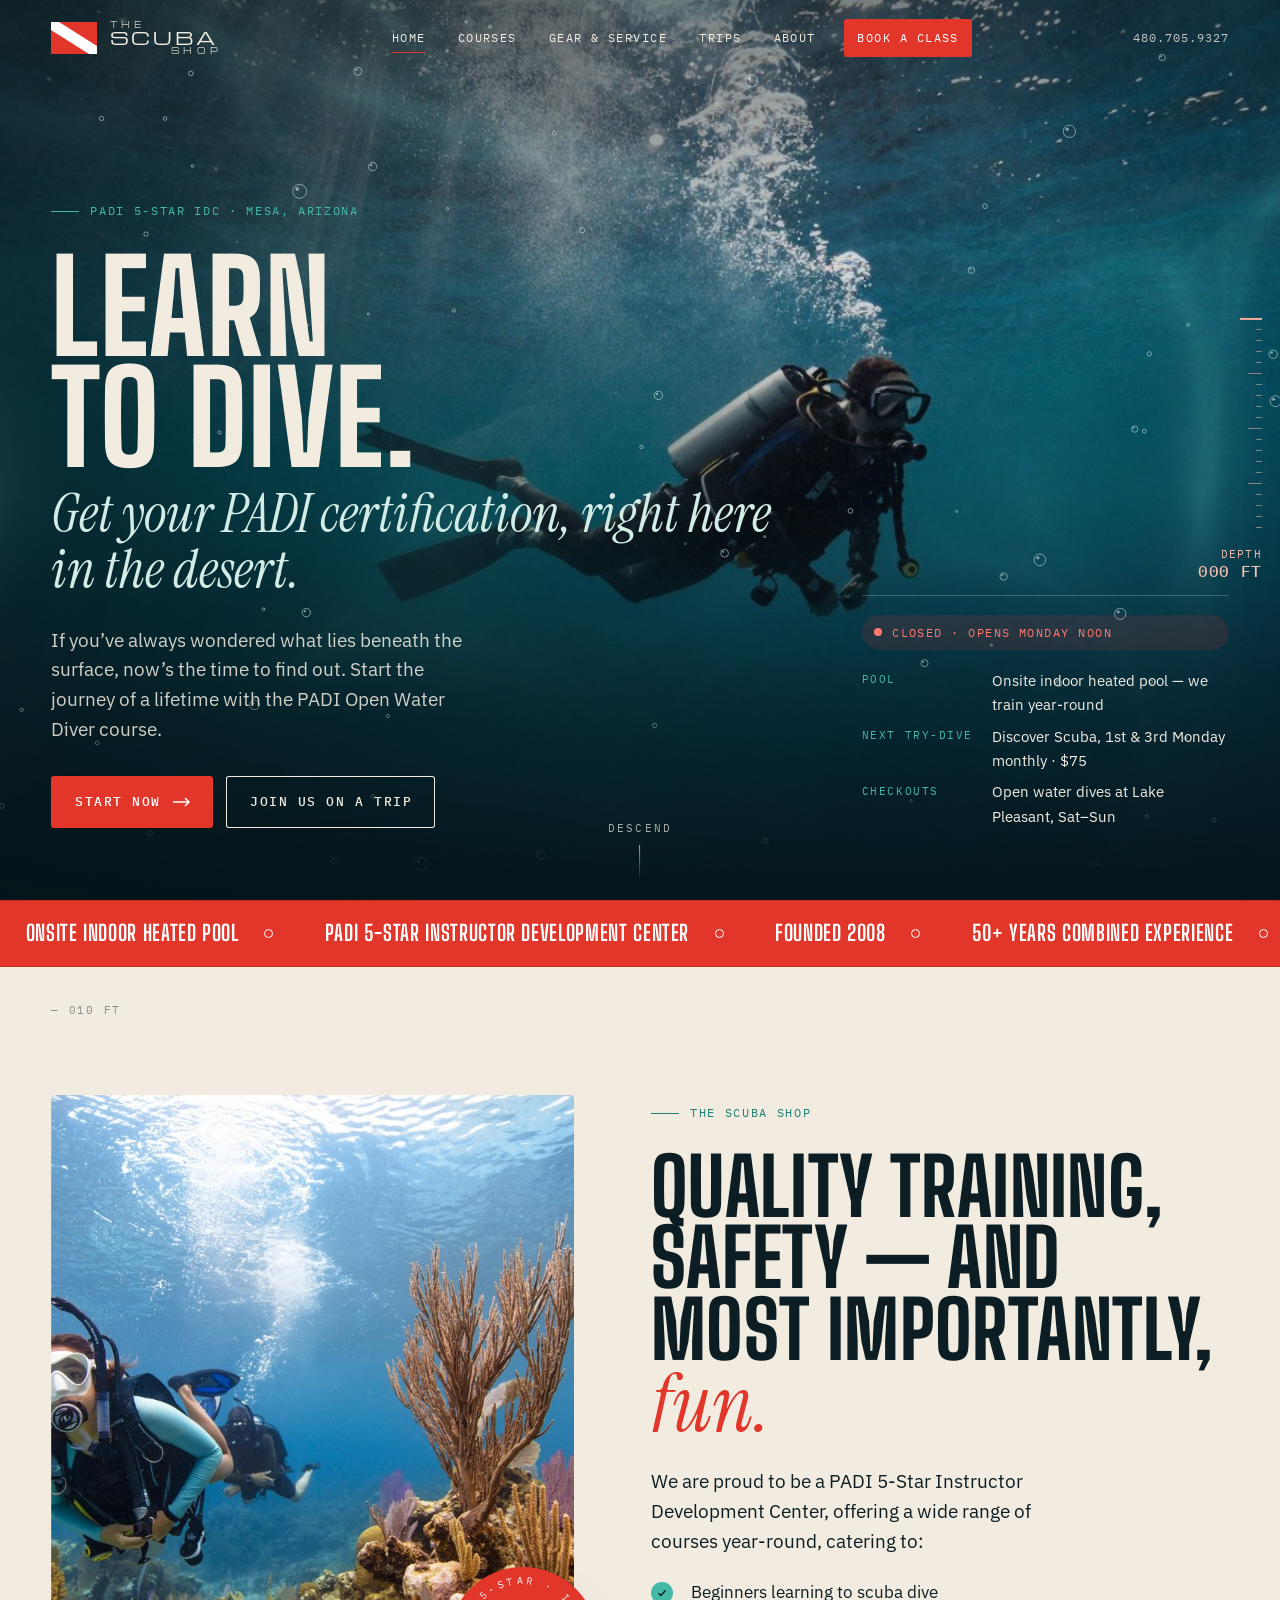
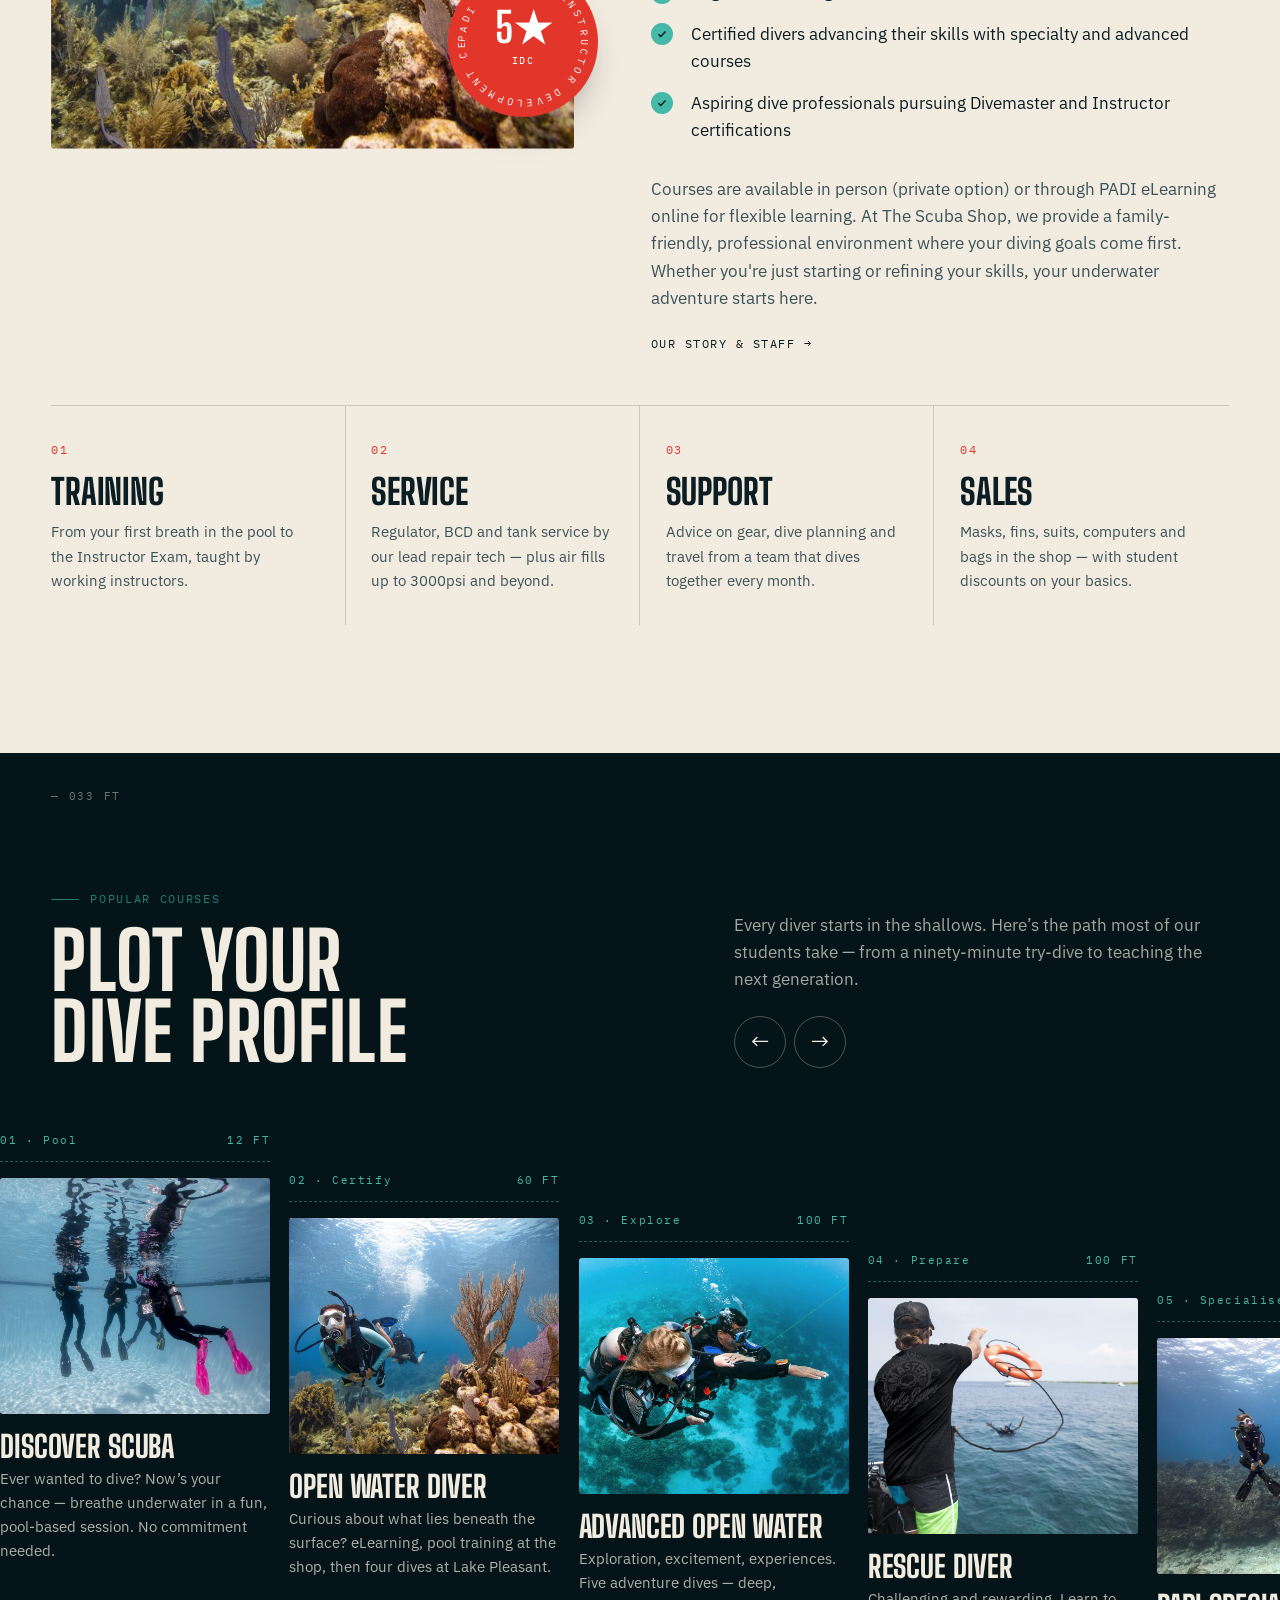
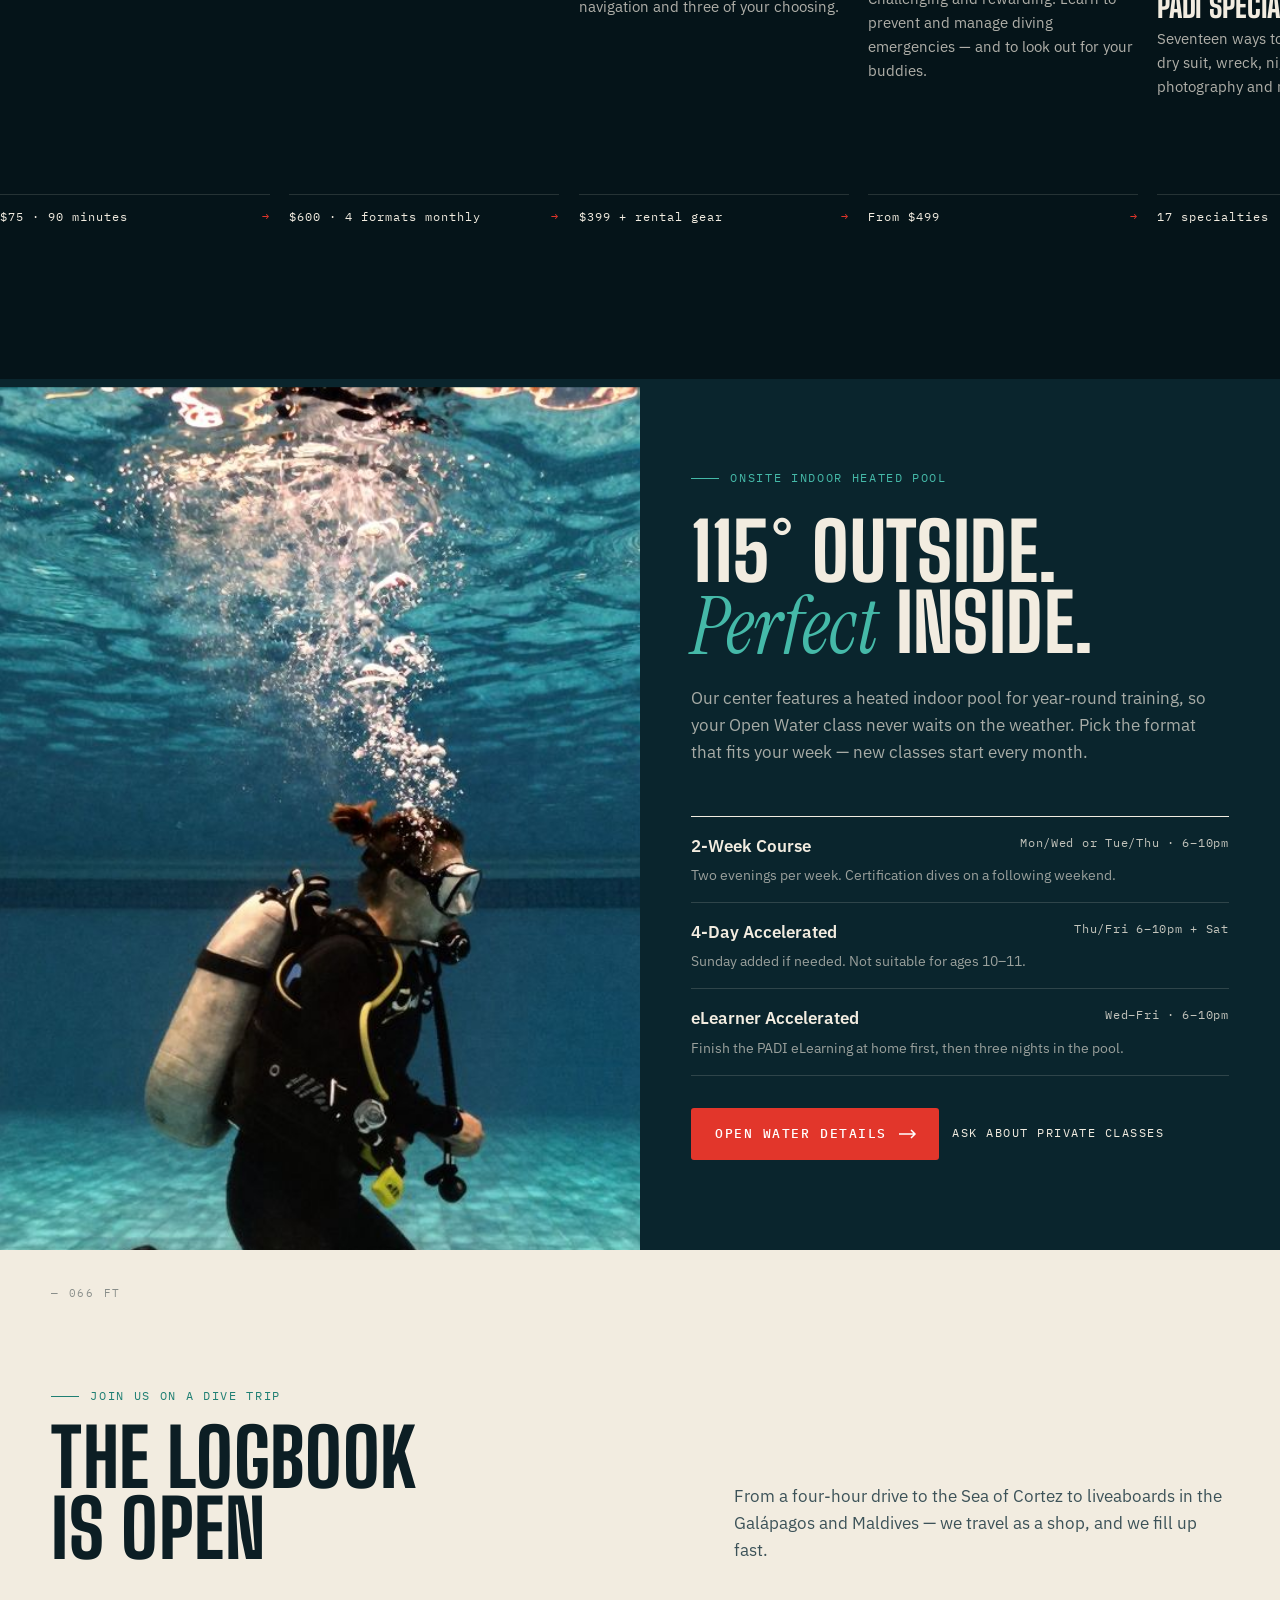
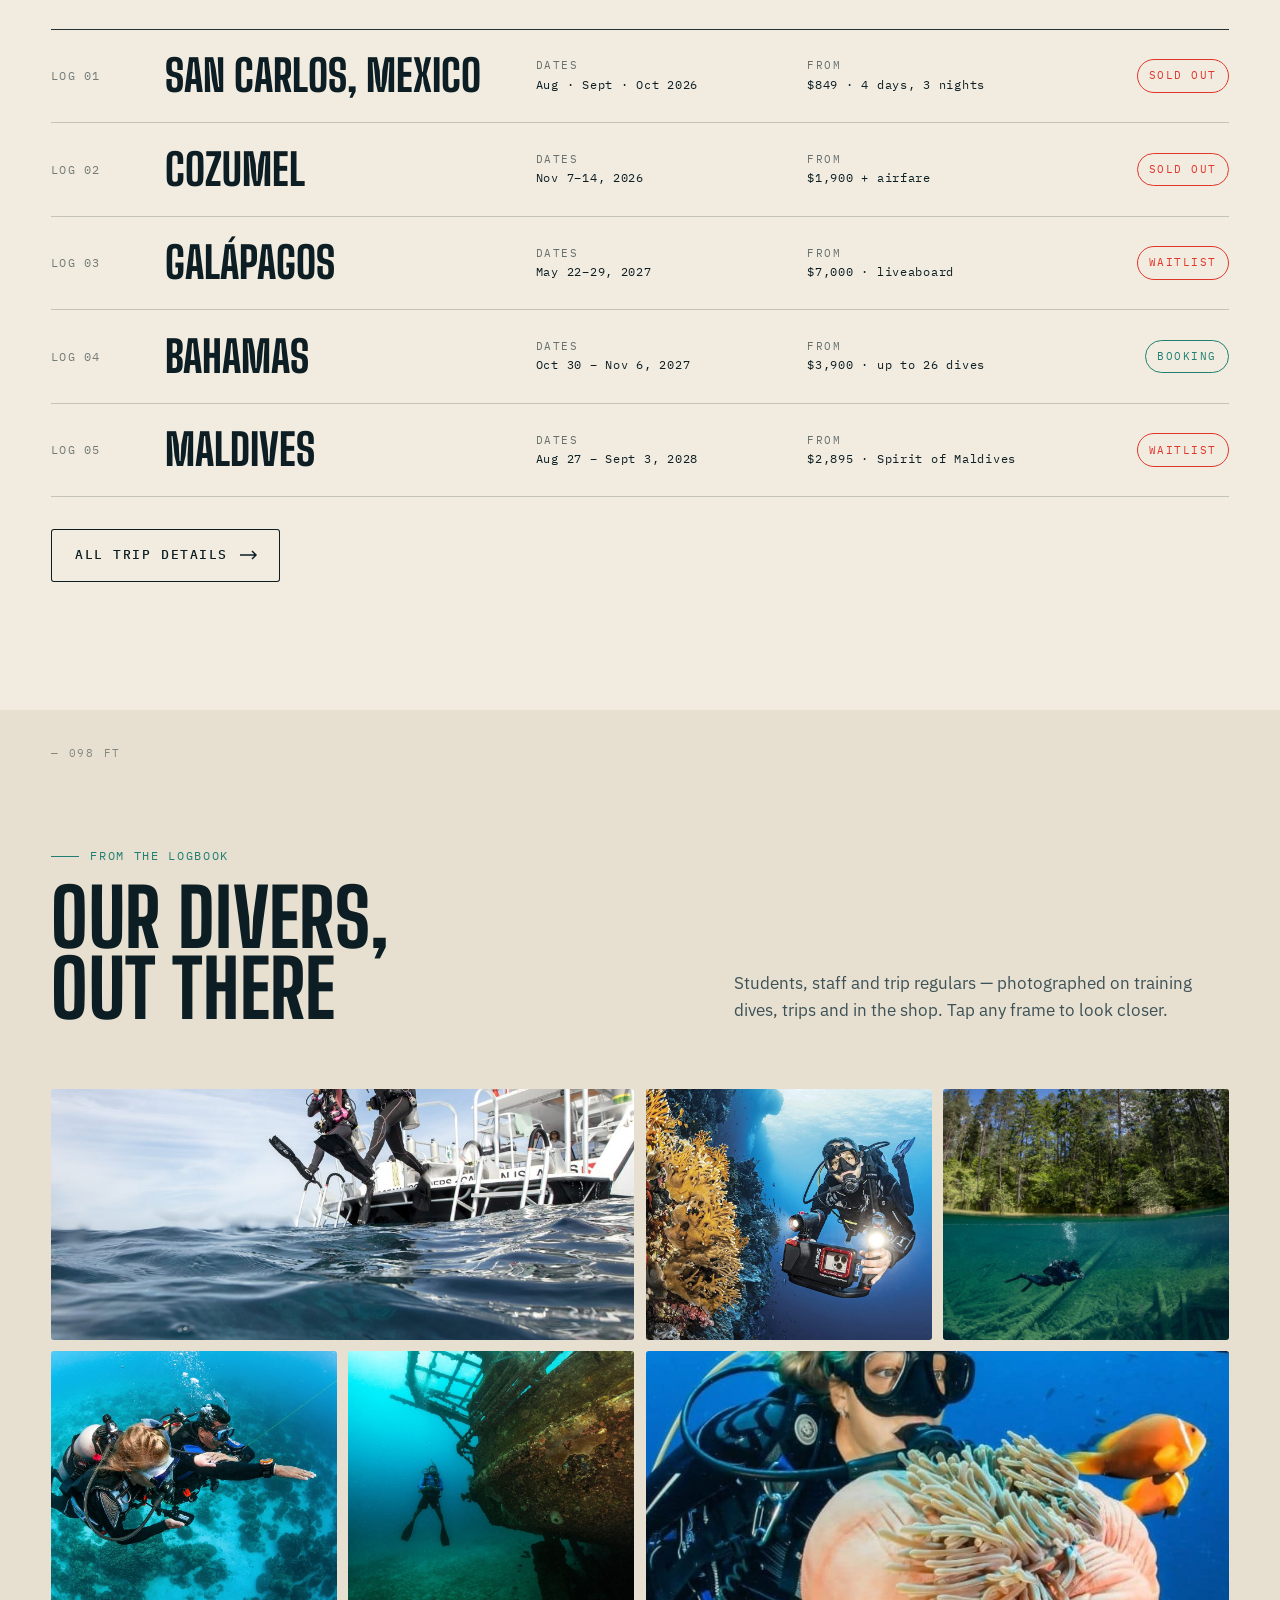
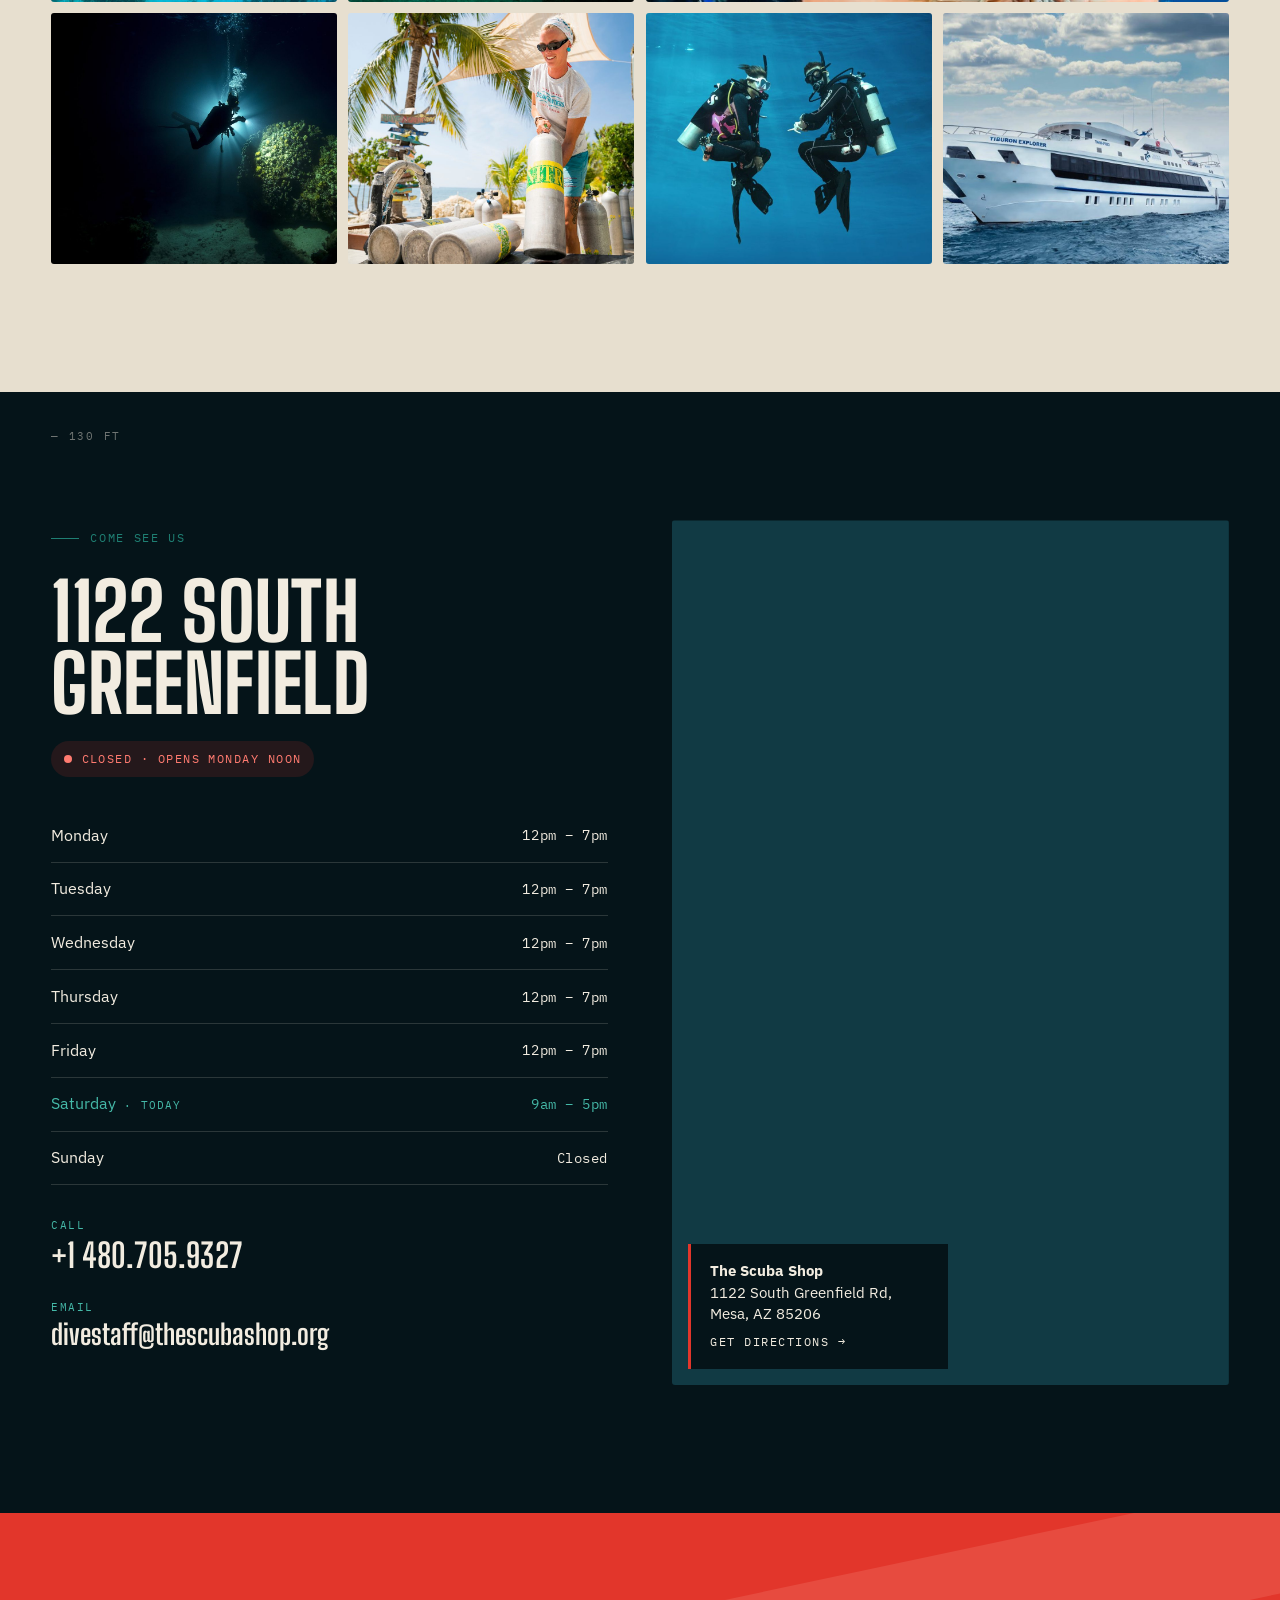
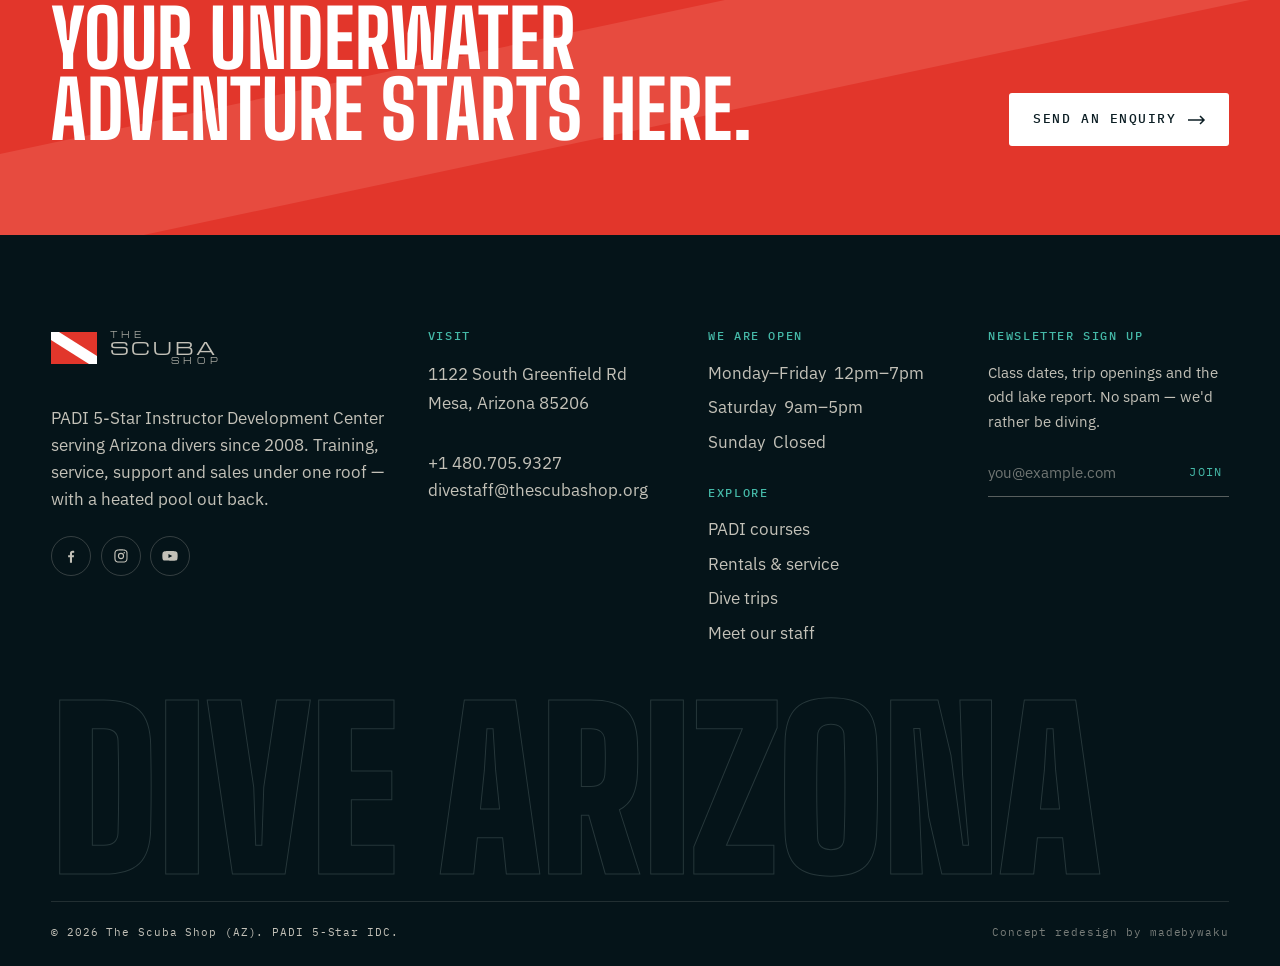
==== index.html @ 65f06e1a "Concept redesign of The Scuba Shop website Static multi-page site (home, courses, gear & service, tr" ====
<!doctype html>
<html lang="en">
<head>
<meta charset="utf-8">
<meta name="viewport" content="width=device-width, initial-scale=1">
<title>The Scuba Shop — PADI 5-Star IDC in Mesa, Arizona</title>
<meta name="description" content="Learn to dive in Mesa, Arizona. PADI 5-Star Instructor Development Center with an onsite heated pool, gear rental and service, and group dive trips since 2008.">
<meta name="theme-color" content="#051419">
<meta property="og:title" content="The Scuba Shop — PADI 5-Star IDC in Mesa, Arizona">
<meta property="og:description" content="Learn to dive in Mesa, Arizona. PADI 5-Star Instructor Development Center with an onsite heated pool, gear rental and service, and group dive trips since 2008.">
<meta property="og:image" content="images/hero.jpg">
<link rel="icon" href="images/favicon.svg" type="image/svg+xml">
<link rel="preconnect" href="https://fonts.googleapis.com">
<link rel="preconnect" href="https://fonts.gstatic.com" crossorigin>
<link href="https://fonts.googleapis.com/css2?family=Big+Shoulders+Display:wght@700;800;900&family=IBM+Plex+Mono:wght@400;500&family=IBM+Plex+Sans:ital,wght@0,400;0,500;0,600;1,400&family=Instrument+Serif:ital@0;1&family=Michroma&display=swap" rel="stylesheet">
<link rel="stylesheet" href="css/site.css">
<script>document.documentElement.classList.add("js")</script>
</head>
<body>
<a class="skip" href="#main">Skip to content</a>
<header class="site-header">
  <div class="wrap">
    <a class="brand" href="index.html" aria-label="The Scuba Shop — home">
      <svg class="flag" viewBox="0 0 46 32" aria-hidden="true"><rect width="46" height="32" fill="#e2362b"/><path d="M0 0h8l38 24v8h-8L0 8z" fill="#fff"/></svg>
      <span class="brand-word" aria-hidden="true"><small>The</small><b>Scuba</b><small>Shop</small></span>
    </a>
    <nav class="nav" id="site-nav" aria-label="Main">
      <a href="index.html" aria-current="page">Home</a>
      <a href="courses.html">Courses</a>
      <a href="gear.html">Gear &amp; Service</a>
      <a href="trips.html">Trips</a>
      <a href="about.html">About</a>
      <a class="nav-cta" href="contact.html">Book a class</a>
    </nav>
    <a class="header-phone" href="tel:+14807059327">480.705.9327</a>
    <button class="menu-btn" aria-controls="site-nav" aria-expanded="false" aria-label="Open menu"><span></span><span></span></button>
  </div>
</header>
<main id="main">
<section class="hero" aria-labelledby="hero-title">
  <div class="hero-media"><img src="images/hero.jpg" alt="A diver descends through blue water beneath shafts of sunlight" data-parallax="0.18" fetchpriority="high"></div>
  <canvas class="caustics" aria-hidden="true"></canvas>
  <canvas class="bubbles" aria-hidden="true"></canvas>
  <div class="wrap hero-inner">
    <div class="hero-grid">
      <div>
        <p class="eyebrow light">PADI 5-Star IDC · Mesa, Arizona</p>
        <h1 id="hero-title" class="display h-xl" style="margin-top:1.2rem">
          <span class="line"><span style="--d:.1s">Learn</span></span>
          <span class="line"><span style="--d:.22s">to dive.</span></span>
          <span class="serif line"><span style="--d:.4s">Get your PADI certification, right here in the desert.</span></span>
        </h1>
        <p class="lede" data-reveal style="--d:.5s">If you’ve always wondered what lies beneath the surface, now’s the time to find out. Start the journey of a lifetime with the PADI Open Water Diver course.</p>
        <div class="hero-actions" data-reveal style="--d:.6s">
          <a class="btn" href="courses.html#open-water">Start now <svg class="arrow" viewBox="0 0 18 10" fill="none" stroke="currentColor" stroke-width="1.5" aria-hidden="true"><path d="M0 5h16M12 1l4 4-4 4"/></svg></a>
          <a class="btn ghost" href="trips.html">Join us on a trip</a>
        </div>
      </div>
      <aside class="hero-card" data-reveal style="--d:.75s" aria-label="Shop at a glance">
        <span class="open-now" data-open-now>Mon–Fri 12–7 · Sat 9–5</span>
        <dl>
          <dt>Pool</dt><dd>Onsite indoor heated pool — we train year-round</dd>
          <dt>Next try-dive</dt><dd>Discover Scuba, 1st &amp; 3rd Monday monthly · $75</dd>
          <dt>Checkouts</dt><dd>Open water dives at Lake Pleasant, Sat–Sun</dd>
        </dl>
      </aside>
    </div>
  </div>
  <div class="hero-scroll" aria-hidden="true">Descend<i></i></div>
</section>

<div class="marquee" aria-label="Highlights">
  <div class="marquee-track">
    <span>Onsite indoor heated pool</span><span>PADI 5-Star Instructor Development Center</span><span>Founded 2008</span><span>50+ years combined experience</span><span>Gear rental &amp; service</span><span>Trips to Cozumel, Galápagos, Bahamas &amp; Maldives</span>
  </div>
</div>

<section class="section" aria-labelledby="about-title">
  <span class="depth-tag" aria-hidden="true">— 010 FT</span>
  <div class="wrap">
    <div class="intro-grid">
      <div class="intro-photo">
        <figure data-reveal="clip"><img src="images/orig/c-openwater.jpg" alt="Two students practice skills with an instructor beside an underwater statue" loading="lazy"></figure>
        <div class="stamp" aria-hidden="true">
          <svg viewBox="0 0 150 150"><defs><path id="ring" d="M75 75m-58 0a58 58 0 1 1 116 0a58 58 0 1 1-116 0"/></defs><text font-family="IBM Plex Mono" font-size="10" letter-spacing="3.4" fill="#fff"><textPath href="#ring">PADI 5-STAR · INSTRUCTOR DEVELOPMENT CENTER ·</textPath></text></svg>
          <div class="stamp-core"><b>5★</b><small>IDC</small></div>
        </div>
      </div>
      <div>
        <p class="eyebrow">The Scuba Shop</p>
        <h2 id="about-title" class="display h-lg" style="margin:1rem 0 1.6rem">Quality training, safety — and most importantly, <span class="serif" style="color:var(--flag)">fun.</span></h2>
        <p class="lede">We are proud to be a PADI 5-Star Instructor Development Center, offering a wide range of courses year-round, catering to:</p>
        <ul class="checks">
          <li>Beginners learning to scuba dive</li>
          <li>Certified divers advancing their skills with specialty and advanced courses</li>
          <li>Aspiring dive professionals pursuing Divemaster and Instructor certifications</li>
        </ul>
        <p class="muted">Courses are available in person (private option) or through PADI eLearning online for flexible learning. At The Scuba Shop, we provide a family-friendly, professional environment where your diving goals come first. Whether you're just starting or refining your skills, your underwater adventure starts here.</p>
        <a class="textlink" href="about.html">Our story &amp; staff →</a>
      </div>
    </div>

    <div class="pillars mt-3" role="list">
      <div class="pillar" role="listitem" data-reveal style="--d:0s"><span class="num">01</span><h3>Training</h3><p>From your first breath in the pool to the Instructor Exam, taught by working instructors.</p></div>
      <div class="pillar" role="listitem" data-reveal style="--d:.08s"><span class="num">02</span><h3>Service</h3><p>Regulator, BCD and tank service by our lead repair tech — plus air fills up to 3000psi and beyond.</p></div>
      <div class="pillar" role="listitem" data-reveal style="--d:.16s"><span class="num">03</span><h3>Support</h3><p>Advice on gear, dive planning and travel from a team that dives together every month.</p></div>
      <div class="pillar" role="listitem" data-reveal style="--d:.24s"><span class="num">04</span><h3>Sales</h3><p>Masks, fins, suits, computers and bags in the shop — with student discounts on your basics.</p></div>
    </div>
  </div>
</section>

<section class="section on-abyss" aria-labelledby="path-title" data-scroller>
  <span class="depth-tag" aria-hidden="true">— 033 FT</span>
  <div class="wrap profile">
    <div class="section-head">
      <div>
        <p class="eyebrow">Popular courses</p>
        <h2 id="path-title" class="display h-lg">Plot your<br>dive profile</h2>
      </div>
      <div>
        <p class="muted" style="margin-bottom:1.4rem">Every diver starts in the shallows. Here’s the path most of our students take — from a ninety-minute try-dive to teaching the next generation.</p>
        <div class="profile-controls">
          <button class="round-btn" data-dir="-1" aria-label="Previous courses"><svg viewBox="0 0 20 12" fill="none" stroke="currentColor" stroke-width="1.5"><path d="M19 6H2M7 1L2 6l5 5"/></svg></button>
          <button class="round-btn" data-dir="1" aria-label="Next courses"><svg viewBox="0 0 20 12" fill="none" stroke="currentColor" stroke-width="1.5"><path d="M1 6h17M13 1l5 5-5 5"/></svg></button>
        </div>
      </div>
    </div>
    <div class="profile-track">
      <a class="stop" href="courses.html#discover-scuba">
        <span class="stop-depth"><span>01 · Pool</span><span>12 FT</span></span>
        <div class="stop-img"><img src="images/orig/c-discover.jpg" alt="First-time divers in the training pool" loading="lazy"></div>
        <h3>Discover Scuba</h3>
        <p>Ever wanted to dive? Now’s your chance — breathe underwater in a fun, pool-based session. No commitment needed.</p>
        <span class="price"><span>$75 · 90 minutes</span><i>→</i></span>
      </a>
      <a class="stop" href="courses.html#open-water">
        <span class="stop-depth"><span>02 · Certify</span><span>60 FT</span></span>
        <div class="stop-img"><img src="images/orig/c-openwater.jpg" alt="Open Water students underwater with an instructor" loading="lazy"></div>
        <h3>Open Water Diver</h3>
        <p>Curious about what lies beneath the surface? eLearning, pool training at the shop, then four dives at Lake Pleasant.</p>
        <span class="price"><span>$600 · 4 formats monthly</span><i>→</i></span>
      </a>
      <a class="stop" href="courses.html#advanced">
        <span class="stop-depth"><span>03 · Explore</span><span>100 FT</span></span>
        <div class="stop-img"><img src="images/orig/c-advanced.jpg" alt="Diver gliding over a reef" loading="lazy"></div>
        <h3>Advanced Open Water</h3>
        <p>Exploration, excitement, experiences. Five adventure dives — deep, navigation and three of your choosing.</p>
        <span class="price"><span>$399 + rental gear</span><i>→</i></span>
      </a>
      <a class="stop" href="courses.html#rescue">
        <span class="stop-depth"><span>04 · Prepare</span><span>100 FT</span></span>
        <div class="stop-img"><img src="images/orig/c-rescue.jpg" alt="Rescue diver throwing a ring buoy" loading="lazy"></div>
        <h3>Rescue Diver</h3>
        <p>Challenging and rewarding. Learn to prevent and manage diving emergencies — and to look out for your buddies.</p>
        <span class="price"><span>From $499</span><i>→</i></span>
      </a>
      <a class="stop" href="courses.html?level=specialty#catalog">
        <span class="stop-depth"><span>05 · Specialise</span><span>110 FT</span></span>
        <div class="stop-img"><img src="images/orig/c-specialties.jpg" alt="Diver with an underwater camera" loading="lazy"></div>
        <h3>PADI Specialties</h3>
        <p>Seventeen ways to go further — nitrox, dry suit, wreck, night, sidemount, photography and more.</p>
        <span class="price"><span>17 specialties</span><i>→</i></span>
      </a>
      <a class="stop" href="courses.html#divemaster">
        <span class="stop-depth"><span>06 · Lead</span><span>120 FT</span></span>
        <div class="stop-img"><img src="images/orig/c-divemaster.jpg" alt="A group of divers wading out to a training dive" loading="lazy"></div>
        <h3>PADI Divemaster</h3>
        <p>Turn your passion into a career. Lead dives, assist instructors and join the PADI Tribe™.</p>
        <span class="price"><span>Contact for booking</span><i>→</i></span>
      </a>
      <a class="stop" href="courses.html#idc">
        <span class="stop-depth"><span>07 · Teach</span><span>130 FT</span></span>
        <div class="stop-img"><img src="images/orig/c-idc.jpg" alt="Instructor candidates at the pool" loading="lazy"></div>
        <h3>Instructor (IDC)</h3>
        <p>Teach the ocean. Inspire the next diver. Your path to PADI Open Water Scuba Instructor.</p>
        <span class="price"><span>Contact for booking</span><i>→</i></span>
      </a>
    </div>
  </div>
</section>

<section class="split on-dark" aria-labelledby="pool-title">
  <div class="split-media"><img src="images/pool.jpg" alt="Students and an instructor kneeling on the bottom of the heated training pool" data-parallax="0.12" loading="lazy"></div>
  <div class="split-body">
    <p class="eyebrow">Onsite indoor heated pool</p>
    <h2 id="pool-title" class="display h-lg" style="margin:1rem 0 1.4rem">115° outside. <span class="serif" style="color:var(--lagoon)">Perfect</span> inside.</h2>
    <p class="muted">Our center features a heated indoor pool for year-round training, so your Open Water class never waits on the weather. Pick the format that fits your week — new classes start every month.</p>
    <ul class="schedule">
      <li><b>2-Week Course</b><span>Mon/Wed or Tue/Thu · 6–10pm</span><small>Two evenings per week. Certification dives on a following weekend.</small></li>
      <li><b>4-Day Accelerated</b><span>Thu/Fri 6–10pm + Sat</span><small>Sunday added if needed. Not suitable for ages 10–11.</small></li>
      <li><b>eLearner Accelerated</b><span>Wed–Fri · 6–10pm</span><small>Finish the PADI eLearning at home first, then three nights in the pool.</small></li>
    </ul>
    <div class="row"><a class="btn" href="courses.html#open-water">Open Water details <svg class="arrow" viewBox="0 0 18 10" fill="none" stroke="currentColor" stroke-width="1.5" aria-hidden="true"><path d="M0 5h16M12 1l4 4-4 4"/></svg></a><a class="textlink" href="contact.html?interest=open-water">Ask about private classes</a></div>
  </div>
</section>

<section class="section" aria-labelledby="trips-title">
  <span class="depth-tag" aria-hidden="true">— 066 FT</span>
  <div class="wrap">
    <div class="section-head">
      <div>
        <p class="eyebrow">Join us on a dive trip</p>
        <h2 id="trips-title" class="display h-lg">The logbook<br>is open</h2>
      </div>
      <p class="muted">From a four-hour drive to the Sea of Cortez to liveaboards in the Galápagos and Maldives — we travel as a shop, and we fill up fast.</p>
    </div>
    <div class="log">
      <a class="log-row" href="trips.html#san-carlos"><span class="log-no">LOG 01</span><span class="log-name">San Carlos, Mexico</span><span class="log-meta"><em>Dates</em>Aug · Sept · Oct 2026</span><span class="log-meta"><em>From</em>$849 · 4 days, 3 nights</span><span class="badge sold">Sold out</span></a>
      <a class="log-row" href="trips.html#cozumel"><span class="log-no">LOG 02</span><span class="log-name">Cozumel</span><span class="log-meta"><em>Dates</em>Nov 7–14, 2026</span><span class="log-meta"><em>From</em>$1,900 + airfare</span><span class="badge sold">Sold out</span></a>
      <a class="log-row" href="trips.html#galapagos"><span class="log-no">LOG 03</span><span class="log-name">Galápagos</span><span class="log-meta"><em>Dates</em>May 22–29, 2027</span><span class="log-meta"><em>From</em>$7,000 · liveaboard</span><span class="badge sold">Waitlist</span></a>
      <a class="log-row" href="trips.html#bahamas"><span class="log-no">LOG 04</span><span class="log-name">Bahamas</span><span class="log-meta"><em>Dates</em>Oct 30 – Nov 6, 2027</span><span class="log-meta"><em>From</em>$3,900 · up to 26 dives</span><span class="badge open">Booking</span></a>
      <a class="log-row" href="trips.html#maldives"><span class="log-no">LOG 05</span><span class="log-name">Maldives</span><span class="log-meta"><em>Dates</em>Aug 27 – Sept 3, 2028</span><span class="log-meta"><em>From</em>$2,895 · Spirit of Maldives</span><span class="badge sold">Waitlist</span></a>
    </div>
    <div class="log-preview" aria-hidden="true">
      <img src="images/trip-sancarlos.jpg" alt=""><img src="images/trip-cozumel.jpg" alt=""><img src="images/trip-galapagos.jpg" alt=""><img src="images/trip-bahamas.jpg" alt=""><img src="images/trip-maldives.jpg" alt="">
    </div>
    <div class="mt-2"><a class="btn ghost" href="trips.html">All trip details <svg class="arrow" viewBox="0 0 18 10" fill="none" stroke="currentColor" stroke-width="1.5" aria-hidden="true"><path d="M0 5h16M12 1l4 4-4 4"/></svg></a></div>
  </div>
</section>

<section class="section on-sand" aria-labelledby="gallery-title">
  <span class="depth-tag" aria-hidden="true">— 098 FT</span>
  <div class="wrap">
    <div class="section-head">
      <div>
        <p class="eyebrow">From the logbook</p>
        <h2 id="gallery-title" class="display h-lg">Our divers,<br>out there</h2>
      </div>
      <p class="muted">Students, staff and trip regulars — photographed on training dives, trips and in the shop. Tap any frame to look closer.</p>
    </div>
    <div class="gallery" data-gallery>
      <a class="w" href="images/orig/s-boat.jpg" data-caption="Giant stride off the boat"><img src="images/orig/s-boat.jpg" alt="Two divers taking a giant stride off a dive boat" loading="lazy"></a>
      <a href="images/orig/s-photo.jpg" data-caption="Digital Underwater Photography"><img src="images/orig/s-photo.jpg" alt="Diver holding a camera rig beside coral" loading="lazy"></a>
      <a href="images/orig/s-altitude.jpg" data-caption="Altitude diving, mountain lake"><img src="images/orig/s-altitude.jpg" alt="Diver over a clear mountain lake bed" loading="lazy"></a>
      <a href="images/orig/s-navigator.jpg" data-caption="Underwater Navigator"><img src="images/orig/s-navigator.jpg" alt="Diver checking a compass" loading="lazy"></a>
      <a href="images/orig/s-wreck.jpg" data-caption="Wreck Diver"><img src="images/orig/s-wreck.jpg" alt="Diver beside a sunken wreck" loading="lazy"></a>
      <a class="w" href="images/orig/s-naturalist.jpg" data-caption="Underwater Naturalist — anemone &amp; clownfish"><img src="images/orig/s-naturalist.jpg" alt="Diver looking at clownfish in an anemone" loading="lazy"></a>
      <a href="images/orig/s-night.jpg" data-caption="Night Diver"><img src="images/orig/s-night.jpg" alt="Diver with a torch at night" loading="lazy"></a>
      <a href="images/orig/s-nitrox.jpg" data-caption="Enriched Air — analysing tanks"><img src="images/orig/s-nitrox.jpg" alt="Diver analysing nitrox tanks on a beach" loading="lazy"></a>
      <a href="images/orig/s-ppb.jpg" data-caption="Peak Performance Buoyancy"><img src="images/orig/s-ppb.jpg" alt="Two divers hovering in blue water" loading="lazy"></a>
      <a href="images/orig/galapagos-boat.jpg" data-caption="Galápagos liveaboard"><img src="images/orig/galapagos-boat.jpg" alt="White liveaboard dive vessel at anchor" loading="lazy"></a>
    </div>
  </div>
</section>

<section class="section on-abyss" aria-labelledby="visit-title">
  <span class="depth-tag" aria-hidden="true">— 130 FT</span>
  <div class="wrap visit">
    <div>
      <p class="eyebrow">Come see us</p>
      <h2 id="visit-title" class="display h-lg" style="margin:1rem 0 1.4rem">1122 South<br>Greenfield</h2>
      <span class="open-now" data-open-now>Mon–Fri 12–7 · Sat 9–5</span>
      <table class="hours mt-2">
        <caption class="sr-only">Opening hours</caption>
        <tr data-day="1"><th scope="row">Monday</th><td>12pm – 7pm</td></tr>
        <tr data-day="2"><th scope="row">Tuesday</th><td>12pm – 7pm</td></tr>
        <tr data-day="3"><th scope="row">Wednesday</th><td>12pm – 7pm</td></tr>
        <tr data-day="4"><th scope="row">Thursday</th><td>12pm – 7pm</td></tr>
        <tr data-day="5"><th scope="row">Friday</th><td>12pm – 7pm</td></tr>
        <tr data-day="6"><th scope="row">Saturday</th><td>9am – 5pm</td></tr>
        <tr data-day="0"><th scope="row">Sunday</th><td>Closed</td></tr>
      </table>
      <div class="contact-lines">
        <a href="tel:+14807059327"><span class="k">Call</span><span class="v">+1 480.705.9327</span></a>
        <a href="mailto:divestaff@thescubashop.org"><span class="k">Email</span><span class="v" style="text-transform:none;font-size:clamp(1.3rem,2.2vw,1.8rem)">divestaff@thescubashop.org</span></a>
      </div>
    </div>
    <div class="map-frame" data-reveal="clip">
      <iframe title="Map to The Scuba Shop, 1122 South Greenfield Rd, Mesa AZ" loading="lazy" referrerpolicy="no-referrer-when-downgrade" src="https://maps.google.com/maps?q=1122%20S%20Greenfield%20Rd%2C%20Mesa%2C%20AZ%2085206&t=&z=14&ie=UTF8&iwloc=&output=embed"></iframe>
      <div class="map-pin"><strong>The Scuba Shop</strong><br>1122 South Greenfield Rd, Mesa, AZ 85206<br><a class="textlink" style="margin-top:.5rem" href="https://www.google.com/maps/dir/?api=1&destination=1122+S+Greenfield+Rd+Mesa+AZ+85206" target="_blank" rel="noopener">Get directions →</a></div>
    </div>
  </div>
</section>

<section class="cta-band" aria-labelledby="cta-title">
  <span class="flag-stripe" aria-hidden="true"></span>
  <div class="wrap">
    <h2 id="cta-title" class="display h-lg">Your underwater<br>adventure starts here.</h2>
    <a class="btn" href="contact.html">Send an enquiry <svg class="arrow" viewBox="0 0 18 10" fill="none" stroke="currentColor" stroke-width="1.5" aria-hidden="true"><path d="M0 5h16M12 1l4 4-4 4"/></svg></a>
  </div>
</section>
</main>
<footer class="site-footer">
  <div class="wrap">
    <div class="footer-grid">
      <div>
        <a class="brand" href="index.html" aria-label="The Scuba Shop — home"><svg class="flag" viewBox="0 0 46 32" aria-hidden="true"><rect width="46" height="32" fill="#e2362b"/><path d="M0 0h8l38 24v8h-8L0 8z" fill="#fff"/></svg><span class="brand-word" aria-hidden="true"><small>The</small><b>Scuba</b><small>Shop</small></span></a>
        <p class="mt-2" style="max-width:34ch">PADI 5-Star Instructor Development Center serving Arizona divers since 2008. Training, service, support and sales under one roof — with a heated pool out back.</p>
        <div class="socials"><a href="https://www.facebook.com/thescubashopmesa/" target="_blank" rel="noopener" aria-label="Facebook"><svg viewBox="0 0 24 24" aria-hidden="true"><path d="M13.5 22v-8h2.7l.4-3.2h-3.1V8.8c0-.9.3-1.5 1.6-1.5h1.7V4.4c-.3 0-1.3-.1-2.4-.1-2.4 0-4 1.5-4 4.1v2.4H7.7V14h2.7v8z"/></svg></a><a href="https://instagram.com/thescubashop" target="_blank" rel="noopener" aria-label="Instagram"><svg viewBox="0 0 24 24" aria-hidden="true"><path d="M12 7.3a4.7 4.7 0 1 0 0 9.4 4.7 4.7 0 0 0 0-9.4zm0 7.7a3 3 0 1 1 0-6 3 3 0 0 1 0 6zm6-7.9a1.1 1.1 0 1 1-2.2 0 1.1 1.1 0 0 1 2.2 0zM21.9 8c-.1-1.6-.4-3-1.6-4.2S17.6 2.2 16 2.1C14.3 2 9.7 2 8 2.1 6.4 2.2 5 2.5 3.8 3.7S2.2 6.4 2.1 8C2 9.7 2 14.3 2.1 16c.1 1.6.4 3 1.6 4.2s2.6 1.5 4.2 1.6c1.7.1 6.3.1 8 0 1.6-.1 3-.4 4.2-1.6s1.5-2.6 1.6-4.2c.1-1.7.1-6.3 0-8zm-2.1 9.9a3.3 3.3 0 0 1-1.9 1.9c-1.3.5-4.3.4-5.9.4s-4.6.1-5.9-.4a3.3 3.3 0 0 1-1.9-1.9c-.5-1.3-.4-4.3-.4-5.9s-.1-4.6.4-5.9a3.3 3.3 0 0 1 1.9-1.9c1.3-.5 4.3-.4 5.9-.4s4.6-.1 5.9.4a3.3 3.3 0 0 1 1.9 1.9c.5 1.3.4 4.3.4 5.9s.1 4.6-.4 5.9z"/></svg></a><a href="https://www.youtube.com/channel/UCcgbNyA7Qnl041FCUGM3HfA" target="_blank" rel="noopener" aria-label="YouTube"><svg viewBox="0 0 24 24" aria-hidden="true"><path d="M23 7.2a3 3 0 0 0-2.1-2.1C19 4.6 12 4.6 12 4.6s-7 0-8.9.5A3 3 0 0 0 1 7.2C.5 9.1.5 12 .5 12s0 2.9.5 4.8a3 3 0 0 0 2.1 2.1c1.9.5 8.9.5 8.9.5s7 0 8.9-.5a3 3 0 0 0 2.1-2.1c.5-1.9.5-4.8.5-4.8s0-2.9-.5-4.8zM9.7 15V9l5.8 3z"/></svg></a></div>
      </div>
      <div>
        <h4>Visit</h4>
        <address>1122 South Greenfield Rd<br>Mesa, Arizona 85206</address>
        <p class="mt-2" style="margin-bottom:0"><a href="tel:+14807059327">+1 480.705.9327</a><br><a href="mailto:divestaff@thescubashop.org">divestaff@thescubashop.org</a></p>
      </div>
      <div>
        <h4>We are open</h4>
        <ul>
          <li>Monday–Friday &nbsp;12pm–7pm</li>
          <li>Saturday &nbsp;9am–5pm</li>
          <li>Sunday &nbsp;Closed</li>
        </ul>
        <h4 class="mt-2">Explore</h4>
        <ul>
          <li><a href="courses.html">PADI courses</a></li>
          <li><a href="gear.html">Rentals &amp; service</a></li>
          <li><a href="trips.html">Dive trips</a></li>
          <li><a href="about.html#staff">Meet our staff</a></li>
        </ul>
      </div>
      <div>
        <h4>Newsletter sign up</h4>
        <p style="font-size:.95rem">Class dates, trip openings and the odd lake report. No spam — we'd rather be diving.</p>
        <form class="newsletter" novalidate>
          <label class="sr-only" for="nl-email">Email address</label>
          <input id="nl-email" type="email" placeholder="you@example.com" autocomplete="email">
          <button type="submit">Join</button>
        </form>
        <p class="newsletter-msg" role="status"></p>
      </div>
    </div>
    <div class="footer-word" aria-hidden="true">Dive Arizona</div>
    <div class="footer-base">
      <span>© <span data-year>2026</span> The Scuba Shop (AZ). PADI 5-Star IDC.</span>
      <span class="credit">Concept redesign by madebywaku</span>
    </div>
  </div>
</footer>
<script src="js/site.js" defer></script>
</body>
</html>
---- css/site.css ----
/* ==========================================================================
   The Scuba Shop — concept redesign
   Palette is taken from the water column: surface foam down to the abyss,
   with the dive-flag red from the shop's own mark as the single hot accent.
   ========================================================================== */

:root {
  --abyss: #051419;
  --deep: #0a252d;
  --reef: #113a44;
  --current: #1d5a63;
  --lagoon: #45b9a8;
  --lagoon-ink: #1f7f73;
  --foam: #d3ece6;
  --bone: #f2ece0;
  --bone-2: #e7dfcf;
  --sand: #c9b48a;
  --ink: #0c1e24;
  --ink-soft: #3c5258;
  --flag: #e2362b;
  --flag-deep: #b8251c;
  --brass: #d2a55a;

  --f-display: "Big Shoulders Display", "Arial Narrow", sans-serif;
  --f-serif: "Instrument Serif", Georgia, serif;
  --f-body: "IBM Plex Sans", system-ui, sans-serif;
  --f-mono: "IBM Plex Mono", ui-monospace, monospace;

  --gutter: clamp(1rem, 4vw, 3.5rem);
  --max: 1320px;
  --radius: 3px;
  --ease: cubic-bezier(.2, .7, .1, 1);
  --header-h: 76px;
}

*, *::before, *::after { box-sizing: border-box; }
html { -webkit-text-size-adjust: 100%; scroll-padding-top: calc(var(--header-h) + 16px); }
@media (prefers-reduced-motion: no-preference) { html { scroll-behavior: smooth; } }

body {
  margin: 0;
  font-family: var(--f-body);
  font-size: 17px;
  line-height: 1.6;
  color: var(--ink);
  background: var(--bone);
  overflow-x: hidden;
  text-rendering: optimizeLegibility;
  -webkit-font-smoothing: antialiased;
}
img { max-width: 100%; display: block; height: auto; }
a { color: inherit; }
button { font: inherit; color: inherit; }
::selection { background: var(--flag); color: #fff; }

:focus-visible { outline: 2px solid var(--flag); outline-offset: 3px; }

.skip {
  position: absolute; left: 1rem; top: -100px; z-index: 200;
  background: var(--flag); color: #fff; padding: .7rem 1rem; font-weight: 600; text-decoration: none;
}
.skip:focus { top: 1rem; }

.sr-only { position: absolute; width: 1px; height: 1px; padding: 0; margin: -1px; overflow: hidden; clip: rect(0 0 0 0); white-space: nowrap; border: 0; }

.wrap { width: 100%; max-width: var(--max); margin: 0 auto; padding: 0 var(--gutter); }

/* ---------- Type ---------- */
h1, h2, h3, h4 { margin: 0; font-weight: 800; line-height: .95; letter-spacing: -.005em; }
.display {
  font-family: var(--f-display);
  text-transform: uppercase;
  font-weight: 800;
  letter-spacing: .005em;
}
.h-xl { font-size: clamp(3.4rem, 10vw, 9.5rem); line-height: .86; }
.h-lg { font-size: clamp(2.6rem, 6.2vw, 5.6rem); line-height: .9; }
.h-md { font-size: clamp(2rem, 3.6vw, 3.2rem); line-height: .95; }
.h-sm { font-size: clamp(1.4rem, 2vw, 1.75rem); line-height: 1; }
.serif { font-family: var(--f-serif); font-style: italic; font-weight: 400; text-transform: none; letter-spacing: 0; }
.mono { font-family: var(--f-mono); font-size: .78rem; letter-spacing: .08em; text-transform: uppercase; }
.lede { font-size: clamp(1.1rem, 1.5vw, 1.32rem); line-height: 1.55; max-width: 40ch; }
p { margin: 0 0 1em; }
.muted { color: var(--ink-soft); }

.eyebrow {
  display: inline-flex; align-items: center; gap: .7rem;
  font-family: var(--f-mono); font-size: .74rem; letter-spacing: .14em; text-transform: uppercase;
  color: var(--lagoon-ink);
}
.eyebrow::before { content: ""; width: 28px; height: 1px; background: currentColor; }
.on-dark .eyebrow, .eyebrow.light { color: var(--lagoon); }

/* ---------- Buttons ---------- */
.btn {
  --bg: var(--flag); --fg: #fff;
  position: relative; display: inline-flex; align-items: center; gap: .75rem;
  padding: 1rem 1.4rem 1rem 1.5rem;
  background: var(--bg); color: var(--fg);
  font-family: var(--f-mono); font-size: .8rem; font-weight: 500; letter-spacing: .12em; text-transform: uppercase;
  text-decoration: none; border: 0; border-radius: var(--radius); cursor: pointer;
  overflow: hidden; isolation: isolate;
  transition: color .35s var(--ease), transform .35s var(--ease);
}
.btn::before {
  content: ""; position: absolute; inset: 0; z-index: -1;
  background: var(--ink); transform: translateY(101%);
  transition: transform .45s var(--ease);
}
.btn:hover::before, .btn:focus-visible::before { transform: translateY(0); }
.btn .arrow { width: 18px; height: 10px; transition: transform .35s var(--ease); }
.btn:hover .arrow { transform: translateX(4px); }
.btn.ghost { --bg: transparent; --fg: currentColor; box-shadow: inset 0 0 0 1px currentColor; }
.btn.ghost::before { background: var(--flag); }
.btn.ghost:hover { color: #fff; }
.btn.light { --bg: var(--bone); --fg: var(--ink); }
.btn.light::before { background: var(--flag); }
.btn.light:hover { color: #fff; }

.textlink {
  font-family: var(--f-mono); font-size: .78rem; letter-spacing: .12em; text-transform: uppercase;
  text-decoration: none; display: inline-flex; gap: .5rem; align-items: center;
  background: linear-gradient(currentColor, currentColor) 0 100% / 0 1px no-repeat;
  padding-bottom: 3px; transition: background-size .4s var(--ease);
}
.textlink:hover { background-size: 100% 1px; }

/* ---------- Header ---------- */
.site-header {
  position: fixed; inset: 0 0 auto 0; z-index: 100;
  height: var(--header-h);
  color: var(--bone);
  transition: background .4s var(--ease), color .4s var(--ease), transform .45s var(--ease), box-shadow .4s;
}
.site-header.is-solid { background: rgba(5, 20, 25, .92); backdrop-filter: blur(10px); -webkit-backdrop-filter: blur(10px); box-shadow: 0 1px 0 rgba(211, 236, 230, .08); }
.site-header.is-hidden { transform: translateY(-100%); }
.site-header .wrap { height: 100%; display: flex; align-items: center; justify-content: space-between; gap: 1.5rem; }

.brand { display: inline-flex; align-items: center; gap: .8rem; text-decoration: none; color: inherit; }
.brand svg.flag { width: 46px; height: 32px; flex: none; }
.brand-word { display: grid; line-height: 1; font-family: "Michroma", var(--f-display); text-transform: uppercase; }
.brand-word small { font-size: .5rem; letter-spacing: .5em; opacity: .85; }
.brand-word b { font-size: 1.12rem; letter-spacing: .14em; font-weight: 400; }
.brand-word small:last-child { justify-self: end; letter-spacing: .58em; margin-right: -.58em; }

.nav { display: flex; align-items: center; gap: .3rem; }
.nav a {
  position: relative; padding: .6rem .85rem; text-decoration: none;
  font-family: var(--f-mono); font-size: .76rem; letter-spacing: .12em; text-transform: uppercase;
}
.nav a::after {
  content: ""; position: absolute; left: .85rem; right: .85rem; bottom: .25rem; height: 1px;
  background: var(--flag); transform: scaleX(0); transform-origin: right; transition: transform .4s var(--ease);
}
.nav a:hover::after, .nav a[aria-current="page"]::after { transform: scaleX(1); transform-origin: left; }
.nav .nav-cta { margin-left: .6rem; background: var(--flag); color: #fff; border-radius: var(--radius); }
.nav .nav-cta::after { display: none; }
.nav .nav-cta:hover { background: var(--flag-deep); }
.header-phone { font-family: var(--f-mono); font-size: .76rem; letter-spacing: .08em; text-decoration: none; opacity: .8; white-space: nowrap; }
.header-phone:hover { opacity: 1; }

.menu-btn {
  display: none; width: 46px; height: 46px; border: 1px solid rgba(242, 236, 224, .35);
  background: transparent; border-radius: 50%; cursor: pointer; position: relative;
}
.menu-btn span { position: absolute; left: 13px; right: 13px; height: 1.5px; background: currentColor; transition: transform .35s var(--ease), opacity .2s; }
.menu-btn span:nth-child(1) { top: 18px; }
.menu-btn span:nth-child(2) { top: 26px; }
.menu-open .menu-btn span:nth-child(1) { transform: translateY(4px) rotate(45deg); }
.menu-open .menu-btn span:nth-child(2) { transform: translateY(-4px) rotate(-45deg); }

@media (max-width: 1020px) {
  .header-phone { display: none; }
  .menu-btn { display: block; z-index: 3; }
  .nav {
    position: fixed; inset: 0; z-index: 2; flex-direction: column; justify-content: center; align-items: flex-start;
    gap: 0; padding: 6rem var(--gutter) 2rem; background: var(--abyss); color: var(--bone);
    clip-path: circle(0 at calc(100% - 44px) 38px); visibility: hidden;
    transition: clip-path .7s var(--ease), visibility 0s .7s;
  }
  .menu-open .nav { clip-path: circle(150% at calc(100% - 44px) 38px); visibility: visible; transition: clip-path .7s var(--ease); }
  .nav a { font-family: var(--f-display); font-size: clamp(2.4rem, 10vw, 3.6rem); font-weight: 800; letter-spacing: 0; padding: .2rem 0; }
  .nav a::after { left: 0; right: 0; bottom: .3rem; height: 3px; }
  .nav .nav-cta { margin: 1.5rem 0 0; padding: .9rem 1.2rem; font-family: var(--f-mono); font-size: .85rem; letter-spacing: .12em; }
  .menu-open { overflow: hidden; }
  .menu-open .site-header { background: transparent; box-shadow: none; transform: none; }
}

/* ---------- Depth gauge (fixed, desktop) ---------- */
.gauge {
  position: fixed; right: 18px; top: 50%; z-index: 90; transform: translateY(-50%);
  display: flex; flex-direction: column; align-items: flex-end; gap: .6rem;
  mix-blend-mode: difference; color: #fff; pointer-events: none;
}
.gauge-scale { position: relative; width: 14px; height: 220px; }
.gauge-scale::before {
  content: ""; position: absolute; inset: 0;
  background: repeating-linear-gradient(to bottom, currentColor 0 1px, transparent 1px 11px) right / 6px 100% no-repeat,
              repeating-linear-gradient(to bottom, currentColor 0 1px, transparent 1px 55px) right / 14px 100% no-repeat;
  opacity: .55;
}
.gauge-needle { position: absolute; right: 0; top: 0; width: 22px; height: 2px; background: currentColor; transform: translateY(0); }
.gauge-read { font-family: var(--f-mono); font-size: .66rem; letter-spacing: .12em; text-align: right; line-height: 1.3; }
.gauge-read b { display: block; font-size: 1rem; font-weight: 500; letter-spacing: .04em; }
@media (max-width: 1100px) { .gauge { display: none; } }

/* ---------- Hero ---------- */
.hero {
  position: relative; min-height: 100svh; min-height: 100vh; display: grid; align-items: end;
  color: var(--bone); background: var(--abyss); overflow: hidden; isolation: isolate;
}
.hero-media { position: absolute; inset: -8% 0 0 0; z-index: -3; }
.hero-media img { width: 100%; height: 100%; object-fit: cover; object-position: 60% 40%; transform: scale(1.06); }
.hero::before {
  content: ""; position: absolute; inset: 0; z-index: -2;
  background:
    linear-gradient(to top, rgba(5, 20, 25, .95) 0%, rgba(5, 20, 25, .35) 45%, rgba(5, 20, 25, .15) 70%, rgba(5, 20, 25, .55) 100%),
    linear-gradient(to right, rgba(5, 20, 25, .7), transparent 60%);
}
.hero canvas { position: absolute; inset: 0; width: 100%; height: 100%; z-index: -1; pointer-events: none; }
.hero canvas.caustics { mix-blend-mode: screen; opacity: .35; }
.hero-inner { padding-top: calc(var(--header-h) + 4rem); padding-bottom: clamp(2.5rem, 6vw, 4.5rem); width: 100%; }
.hero-grid { display: grid; grid-template-columns: 1.35fr .65fr; gap: 3rem; align-items: end; }
.hero h1 .serif { display: block; font-size: .42em; line-height: 1.05; margin-top: .25em; color: var(--foam); }
.hero h1 .line { display: block; overflow: hidden; }
.hero h1 .line > span { display: inline-block; }
.hero .lede { color: rgba(242, 236, 224, .86); margin: 1.6rem 0 2rem; }
.hero-actions { display: flex; flex-wrap: wrap; gap: .8rem; }
.hero-card {
  border-top: 1px solid rgba(211, 236, 230, .25); padding-top: 1.2rem;
  display: grid; gap: 1.1rem;
}
.hero-card dl { margin: 0; display: grid; grid-template-columns: auto 1fr; gap: .45rem 1.2rem; }
.hero-card dt { font-family: var(--f-mono); font-size: .7rem; letter-spacing: .14em; text-transform: uppercase; color: var(--lagoon); padding-top: .2rem; }
.hero-card dd { margin: 0; font-size: .95rem; }
.hero-scroll {
  position: absolute; left: 50%; bottom: 1.2rem; transform: translateX(-50%);
  font-family: var(--f-mono); font-size: .66rem; letter-spacing: .2em; text-transform: uppercase; opacity: .7;
  display: grid; justify-items: center; gap: .5rem;
}
.hero-scroll i { width: 1px; height: 36px; background: linear-gradient(var(--bone), transparent); animation: drip 2.2s var(--ease) infinite; transform-origin: top; }
@keyframes drip { 0% { transform: scaleY(0); } 50% { transform: scaleY(1); transform-origin: top; } 51% { transform-origin: bottom; } 100% { transform: scaleY(0); transform-origin: bottom; } }
@media (max-width: 880px) {
  .hero-grid { grid-template-columns: 1fr; gap: 2rem; }
  .hero-scroll { display: none; }
}

/* Page hero (inner pages) */
.page-hero {
  position: relative; color: var(--bone); background: var(--abyss); overflow: hidden; isolation: isolate;
  padding: calc(var(--header-h) + clamp(4rem, 10vw, 8rem)) 0 clamp(3rem, 6vw, 5rem);
}
.page-hero .bg { position: absolute; inset: -10% 0 0; z-index: -2; }
.page-hero .bg img { width: 100%; height: 100%; object-fit: cover; opacity: .55; }
.page-hero::after { content: ""; position: absolute; inset: 0; z-index: -1; background: linear-gradient(to top, var(--abyss) 5%, rgba(5, 20, 25, .2) 70%, rgba(5, 20, 25, .6)); }
.page-hero canvas { position: absolute; inset: 0; width: 100%; height: 100%; z-index: -1; pointer-events: none; }
.page-hero-grid { display: grid; grid-template-columns: 1.2fr .8fr; gap: 3rem; align-items: end; }
.page-hero .lede { color: rgba(242, 236, 224, .82); margin: 0; }
.crumbs { font-family: var(--f-mono); font-size: .72rem; letter-spacing: .14em; text-transform: uppercase; margin-bottom: 1.5rem; opacity: .7; }
.crumbs a { text-decoration: none; }
.crumbs a:hover { color: var(--flag); }
@media (max-width: 880px) { .page-hero-grid { grid-template-columns: 1fr; gap: 1.5rem; } }

/* ---------- Marquee ---------- */
.marquee { background: var(--flag); color: #fff; overflow: hidden; border-block: 1px solid rgba(0, 0, 0, .15); }
.marquee-track { display: flex; width: max-content; animation: marquee 38s linear infinite; }
.marquee:hover .marquee-track { animation-play-state: paused; }
.marquee span {
  display: inline-flex; align-items: center; gap: 1.6rem; padding: .95rem 1.6rem;
  font-family: var(--f-display); font-weight: 700; font-size: 1.35rem; text-transform: uppercase; letter-spacing: .03em; white-space: nowrap;
}
.marquee span::after { content: ""; width: 9px; height: 9px; border: 1.5px solid #fff; border-radius: 50%; }
@keyframes marquee { to { transform: translateX(-50%); } }

/* ---------- Sections ---------- */
.section { padding: clamp(4.5rem, 10vw, 9rem) 0; position: relative; }
.section.tight { padding: clamp(3rem, 6vw, 5rem) 0; }
.on-dark { background: var(--deep); color: var(--bone); }
.on-abyss { background: var(--abyss); color: var(--bone); }
.on-sand { background: var(--bone-2); }
.on-dark .muted, .on-abyss .muted { color: rgba(242, 236, 224, .68); }

.section-head { display: grid; grid-template-columns: minmax(0, 1fr) minmax(0, .8fr); gap: 2rem 4rem; align-items: end; margin-bottom: clamp(2.5rem, 5vw, 4.5rem); }
.section-head h2 { margin-top: 1rem; }
.section-head p { margin: 0; }
@media (max-width: 880px) { .section-head { grid-template-columns: 1fr; } }

.depth-tag {
  position: absolute; left: var(--gutter); top: clamp(1.4rem, 3vw, 2.2rem);
  font-family: var(--f-mono); font-size: .68rem; letter-spacing: .16em; opacity: .45;
}

/* ---------- Pillars (Training Service Support Sales) ---------- */
.pillars { display: grid; grid-template-columns: repeat(4, 1fr); border-top: 1px solid rgba(12, 30, 36, .18); }
.pillar { padding: 1.8rem 1.6rem 2rem 0; border-right: 1px solid rgba(12, 30, 36, .18); }
.pillar + .pillar { padding-left: 1.6rem; }
.pillar:last-child { border-right: 0; }
.pillar .num { font-family: var(--f-mono); font-size: .72rem; letter-spacing: .14em; color: var(--flag); }
.pillar h3 { font-family: var(--f-display); text-transform: uppercase; font-size: 2.2rem; margin: .8rem 0 .7rem; }
.pillar p { font-size: .96rem; color: var(--ink-soft); margin: 0; }
@media (max-width: 880px) {
  .pillars { grid-template-columns: 1fr 1fr; }
  .pillar { padding: 1.5rem 1rem 1.5rem 0 !important; border-bottom: 1px solid rgba(12, 30, 36, .18); }
  .pillar:nth-child(2n) { border-right: 0; padding-left: 1rem !important; }
}
@media (max-width: 520px) { .pillars { grid-template-columns: 1fr; } .pillar { border-right: 0; padding-left: 0 !important; } }

/* Intro split */
.intro-grid { display: grid; grid-template-columns: .95fr 1.05fr; gap: clamp(2rem, 6vw, 6rem); align-items: start; }
.intro-photo { position: relative; }
.intro-photo figure { margin: 0; overflow: hidden; border-radius: var(--radius); }
.intro-photo img { width: 100%; aspect-ratio: 4 / 5; object-fit: cover; }
.intro-photo .stamp { position: absolute; right: -1.5rem; bottom: 2rem; }
.checks { list-style: none; padding: 0; margin: 1.5rem 0 2rem; display: grid; gap: .9rem; }
.checks li { display: grid; grid-template-columns: 26px 1fr; gap: .9rem; align-items: start; }
.checks li::before {
  content: ""; width: 22px; height: 22px; margin-top: .15rem; border-radius: 50%;
  background: var(--lagoon) url("data:image/svg+xml,%3Csvg xmlns='http://www.w3.org/2000/svg' viewBox='0 0 20 20'%3E%3Cpath d='M5 10.5l3.2 3L15 6.5' fill='none' stroke='%23051419' stroke-width='2'/%3E%3C/svg%3E") center / 14px no-repeat;
}
@media (max-width: 880px) { .intro-grid { grid-template-columns: 1fr; } .intro-photo .stamp { right: 1rem; } }

/* Round stamp (PADI 5-star badge) */
.stamp {
  width: 150px; height: 150px; border-radius: 50%; background: var(--flag); color: #fff;
  display: grid; place-items: center; text-align: center; box-shadow: 0 20px 40px -20px rgba(0, 0, 0, .5);
}
.stamp svg { position: absolute; inset: 0; width: 100%; height: 100%; animation: spin 26s linear infinite; }
.stamp b { font-family: var(--f-display); font-size: 2.6rem; line-height: .8; display: block; }
.stamp small { font-family: var(--f-mono); font-size: .6rem; letter-spacing: .14em; }
.stamp-core { position: relative; }
@keyframes spin { to { transform: rotate(360deg); } }

/* ---------- Dive profile (course path) ---------- */
.profile { position: relative; }
.profile-track {
  display: grid; grid-auto-flow: column; grid-auto-columns: minmax(270px, 1fr); gap: 1.2rem;
  overflow-x: auto; scroll-snap-type: x mandatory; padding: 0 var(--gutter) 1.5rem;
  scrollbar-width: thin; scrollbar-color: var(--lagoon) transparent;
  margin: 0 calc(var(--gutter) * -1);
}
.profile-track::-webkit-scrollbar { height: 4px; }
.profile-track::-webkit-scrollbar-thumb { background: var(--lagoon); }
.stop { scroll-snap-align: start; display: flex; flex-direction: column; text-decoration: none; color: inherit; }
.stop:nth-child(2) { margin-top: 2.5rem; }
.stop:nth-child(3) { margin-top: 5rem; }
.stop:nth-child(4) { margin-top: 7.5rem; }
.stop:nth-child(5) { margin-top: 10rem; }
.stop:nth-child(6) { margin-top: 12.5rem; }
.stop:nth-child(7) { margin-top: 15rem; }
.stop-depth { display: flex; justify-content: space-between; font-family: var(--f-mono); font-size: .7rem; letter-spacing: .14em; color: var(--lagoon); padding-bottom: .7rem; border-bottom: 1px dashed rgba(69, 185, 168, .45); margin-bottom: 1rem; }
.stop-img { overflow: hidden; border-radius: var(--radius); aspect-ratio: 8 / 7; background: var(--reef); }
.stop-img img { width: 100%; height: 100%; object-fit: cover; transition: transform 1.2s var(--ease), filter .6s; filter: saturate(.9); }
.stop:hover .stop-img img { transform: scale(1.06); filter: saturate(1.1); }
.stop h3 { font-family: var(--f-display); text-transform: uppercase; font-size: 1.9rem; margin: 1.1rem 0 .4rem; }
.stop p { font-size: .94rem; color: rgba(242, 236, 224, .72); margin: 0 0 .9rem; }
.stop .price { margin-top: auto; font-family: var(--f-mono); font-size: .78rem; letter-spacing: .08em; display: flex; justify-content: space-between; align-items: center; padding-top: .8rem; border-top: 1px solid rgba(242, 236, 224, .14); }
.stop .price i { font-style: normal; color: var(--flag); transition: transform .35s var(--ease); }
.stop:hover .price i { transform: translateX(5px); }
.profile-controls { display: flex; gap: .5rem; }
.round-btn {
  width: 52px; height: 52px; border-radius: 50%; border: 1px solid rgba(242, 236, 224, .3); background: transparent;
  cursor: pointer; display: grid; place-items: center; transition: background .3s, border-color .3s;
}
.round-btn:hover { background: var(--flag); border-color: var(--flag); }
.round-btn svg { width: 18px; }
@media (max-width: 700px) { .stop { margin-top: 0 !important; } }

/* ---------- Split feature (pool etc) ---------- */
.split { display: grid; grid-template-columns: 1fr 1fr; min-height: 640px; }
.split-media { position: relative; overflow: hidden; min-height: 380px; }
.split-media img { position: absolute; inset: -12% 0; width: 100%; height: 124%; object-fit: cover; }
.split-body { padding: clamp(3rem, 7vw, 6.5rem) var(--gutter); display: flex; flex-direction: column; justify-content: center; }
.split-body > * { max-width: 560px; }
@media (max-width: 880px) { .split { grid-template-columns: 1fr; } .split.reverse .split-media { order: -1; } }

.schedule { list-style: none; margin: 2rem 0; padding: 0; border-top: 1px solid currentColor; }
.schedule li { display: grid; grid-template-columns: 1fr auto; gap: .2rem 1.5rem; padding: 1rem 0; border-bottom: 1px solid rgba(12, 30, 36, .16); }
.on-dark .schedule li, .on-abyss .schedule li { border-color: rgba(242, 236, 224, .16); }
.schedule b { font-weight: 600; }
.schedule span { font-family: var(--f-mono); font-size: .76rem; letter-spacing: .06em; text-align: right; opacity: .8; }
.schedule small { grid-column: 1 / -1; color: var(--ink-soft); font-size: .9rem; }
.on-dark .schedule small, .on-abyss .schedule small { color: rgba(242, 236, 224, .62); }

/* ---------- Trip log (home) ---------- */
.log { border-top: 1px solid rgba(12, 30, 36, .9); }
.log-row {
  position: relative; display: grid; grid-template-columns: 90px 1.4fr 1fr 1fr 150px; gap: 1.5rem; align-items: center;
  padding: 1.6rem 0; border-bottom: 1px solid rgba(12, 30, 36, .2); text-decoration: none; color: inherit;
  transition: padding .45s var(--ease), color .3s;
}
.log-row::before { content: ""; position: absolute; inset: 0 calc(var(--gutter) * -1); background: var(--ink); transform: scaleY(0); transform-origin: bottom; transition: transform .45s var(--ease); z-index: -1; }
.log-row:hover { color: var(--bone); padding-left: 1rem; }
.log-row:hover::before { transform: scaleY(1); }
.log { position: relative; z-index: 0; }
.log-no { font-family: var(--f-mono); font-size: .75rem; letter-spacing: .1em; opacity: .55; }
.log-name { font-family: var(--f-display); text-transform: uppercase; font-size: clamp(1.8rem, 3.4vw, 3rem); font-weight: 800; line-height: .95; }
.log-meta { font-family: var(--f-mono); font-size: .76rem; letter-spacing: .06em; line-height: 1.6; }
.log-meta em { font-style: normal; opacity: .6; display: block; font-size: .68rem; letter-spacing: .14em; text-transform: uppercase; }
.badge {
  justify-self: end; font-family: var(--f-mono); font-size: .66rem; letter-spacing: .14em; text-transform: uppercase;
  padding: .45rem .7rem; border: 1px solid currentColor; border-radius: 99px; white-space: nowrap;
}
.badge.sold { color: var(--flag); }
.badge.open { color: var(--lagoon-ink); }
.log-row:hover .badge.open { color: var(--lagoon); }
.log-preview {
  position: fixed; left: 0; top: 0; width: 320px; aspect-ratio: 4 / 3; z-index: 80; pointer-events: none;
  border-radius: var(--radius); overflow: hidden; opacity: 0; transform: translate(-50%, -50%) scale(.85);
  transition: opacity .3s, transform .45s var(--ease); box-shadow: 0 30px 60px -20px rgba(0, 0, 0, .6);
}
.log-preview.on { opacity: 1; transform: translate(-50%, -50%) scale(1); }
.log-preview img { width: 100%; height: 100%; object-fit: cover; position: absolute; inset: 0; opacity: 0; transition: opacity .35s; }
.log-preview img.on { opacity: 1; }
@media (max-width: 880px) {
  .log-row { grid-template-columns: 1fr auto; gap: .5rem 1rem; }
  .log-no { grid-column: 1 / -1; }
  .log-meta { grid-column: 1 / 2; }
  .log-row .badge { grid-row: 2; grid-column: 2; align-self: start; }
  .log-preview { display: none; }
}

/* ---------- Gallery ---------- */
.gallery { display: grid; grid-auto-flow: dense; grid-template-columns: repeat(12, 1fr); grid-auto-rows: 120px; gap: .7rem; }
.gallery a { position: relative; overflow: hidden; border-radius: var(--radius); background: var(--reef); grid-column: span 3; grid-row: span 2; cursor: zoom-in; }
.gallery a.w { grid-column: span 6; }
.gallery a.t { grid-row: span 3; }
.gallery img { width: 100%; height: 100%; object-fit: cover; transition: transform 1s var(--ease), opacity .4s; }
.gallery a:hover img { transform: scale(1.07); }
.gallery a::after {
  content: attr(data-caption); position: absolute; left: 0; right: 0; bottom: 0; padding: 2rem .9rem .8rem;
  font-family: var(--f-mono); font-size: .68rem; letter-spacing: .1em; text-transform: uppercase; color: #fff;
  background: linear-gradient(transparent, rgba(5, 20, 25, .85)); opacity: 0; transform: translateY(8px);
  transition: opacity .35s, transform .45s var(--ease);
}
.gallery a:hover::after, .gallery a:focus-visible::after { opacity: 1; transform: none; }
@media (max-width: 880px) {
  .gallery { grid-template-columns: repeat(2, 1fr); grid-auto-rows: 150px; }
  .gallery a, .gallery a.w { grid-column: span 1; grid-row: span 1; }
  .gallery a.w { grid-column: span 2; }
}

/* Lightbox */
.lightbox {
  position: fixed; inset: 0; z-index: 300; background: rgba(3, 12, 15, .96); color: var(--bone);
  display: grid; grid-template-rows: auto 1fr auto; opacity: 0; visibility: hidden; transition: opacity .35s, visibility 0s .35s;
}
.lightbox.open { opacity: 1; visibility: visible; transition: opacity .35s; }
.lb-top, .lb-bottom { display: flex; justify-content: space-between; align-items: center; padding: 1rem var(--gutter); font-family: var(--f-mono); font-size: .74rem; letter-spacing: .12em; text-transform: uppercase; }
.lb-stage { position: relative; display: grid; place-items: center; padding: 0 clamp(3.5rem, 8vw, 7rem); min-height: 0; }
.lb-stage img { max-height: 100%; max-width: 100%; object-fit: contain; border-radius: var(--radius); transition: opacity .25s, transform .4s var(--ease); }
.lb-stage img.swap { opacity: 0; transform: scale(.97); }
.lb-btn { background: transparent; border: 1px solid rgba(242, 236, 224, .3); color: inherit; width: 52px; height: 52px; border-radius: 50%; cursor: pointer; display: grid; place-items: center; transition: background .3s, border-color .3s; }
.lb-btn:hover { background: var(--flag); border-color: var(--flag); }
.lb-btn svg { width: 18px; }
.lb-prev, .lb-next { position: absolute; top: 50%; transform: translateY(-50%); }
.lb-prev { left: var(--gutter); }
.lb-next { right: var(--gutter); }
@media (max-width: 600px) { .lb-stage { padding: 0 .5rem; } .lb-prev, .lb-next { top: auto; bottom: -3.8rem; transform: none; } .lb-prev { left: 30%; } .lb-next { right: 30%; } }

/* ---------- Visit / hours ---------- */
.visit { display: grid; grid-template-columns: 1fr 1fr; gap: clamp(2rem, 5vw, 5rem); align-items: stretch; }
.hours { width: 100%; border-collapse: collapse; font-size: 1rem; }
.hours th, .hours td { text-align: left; padding: .85rem 0; border-bottom: 1px solid rgba(242, 236, 224, .16); font-weight: 400; }
.hours td { text-align: right; font-family: var(--f-mono); font-size: .86rem; letter-spacing: .04em; }
.hours tr.today th, .hours tr.today td { color: var(--lagoon); }
.hours tr.today th::after { content: " · today"; font-family: var(--f-mono); font-size: .7rem; letter-spacing: .1em; text-transform: uppercase; }
.open-now { display: inline-flex; align-items: center; gap: .6rem; font-family: var(--f-mono); font-size: .76rem; letter-spacing: .12em; text-transform: uppercase; padding: .5rem .8rem; border-radius: 99px; background: rgba(69, 185, 168, .14); color: var(--lagoon); }
.open-now::before { content: ""; width: 8px; height: 8px; border-radius: 50%; background: currentColor; box-shadow: 0 0 0 0 currentColor; animation: ping 2s infinite; }
.open-now.closed { background: rgba(226, 54, 43, .14); color: #ff7b70; }
.open-now.closed::before { animation: none; }
@keyframes ping { 0% { box-shadow: 0 0 0 0 rgba(69, 185, 168, .6); } 80%, 100% { box-shadow: 0 0 0 10px rgba(69, 185, 168, 0); } }
.map-frame { position: relative; min-height: 380px; border-radius: var(--radius); overflow: hidden; background: var(--reef); }
.map-frame iframe { position: absolute; inset: 0; width: 100%; height: 100%; border: 0; filter: grayscale(.85) invert(.92) hue-rotate(160deg) contrast(.9); }
.map-pin { position: absolute; left: 1rem; bottom: 1rem; background: var(--abyss); color: var(--bone); padding: 1rem 1.2rem; border-left: 3px solid var(--flag); font-size: .92rem; line-height: 1.45; max-width: 260px; }
.contact-lines { display: grid; gap: 1.4rem; margin: 2rem 0; }
.contact-lines a { text-decoration: none; }
.contact-lines .k { display: block; font-family: var(--f-mono); font-size: .7rem; letter-spacing: .14em; text-transform: uppercase; color: var(--lagoon); margin-bottom: .2rem; }
.contact-lines .v { font-family: var(--f-display); font-size: clamp(1.6rem, 2.6vw, 2.2rem); font-weight: 700; text-transform: uppercase; line-height: 1.05; }
.contact-lines a .v { background: linear-gradient(var(--flag), var(--flag)) 0 100% / 0 2px no-repeat; transition: background-size .4s var(--ease); }
.contact-lines a:hover .v { background-size: 100% 2px; }
@media (max-width: 880px) { .visit { grid-template-columns: 1fr; } }

/* ---------- CTA band ---------- */
.cta-band { position: relative; overflow: hidden; background: var(--flag); color: #fff; isolation: isolate; }
.cta-band .wrap { display: grid; grid-template-columns: 1fr auto; gap: 2rem; align-items: end; padding-top: clamp(3.5rem, 7vw, 6rem); padding-bottom: clamp(3.5rem, 7vw, 6rem); }
.cta-band .flag-stripe { position: absolute; z-index: -1; left: -10%; right: -10%; top: 50%; height: 34%; background: rgba(255, 255, 255, .95); transform: translateY(-50%) rotate(-12deg); mix-blend-mode: soft-light; opacity: .35; }
.cta-band .btn { --bg: #fff; --fg: var(--ink); }
.cta-band .btn::before { background: var(--ink); }
.cta-band .btn:hover { color: #fff; }
@media (max-width: 720px) { .cta-band .wrap { grid-template-columns: 1fr; } }

/* ---------- Footer ---------- */
.site-footer { background: var(--abyss); color: rgba(242, 236, 224, .8); padding: clamp(4rem, 8vw, 6rem) 0 1.5rem; position: relative; overflow: hidden; }
.footer-grid { display: grid; grid-template-columns: 1.4fr 1fr 1fr 1fr; gap: 2.5rem; }
.site-footer h4 { font-family: var(--f-mono); font-size: .72rem; font-weight: 500; letter-spacing: .14em; text-transform: uppercase; color: var(--lagoon); margin-bottom: 1.1rem; }
.site-footer ul { list-style: none; margin: 0; padding: 0; display: grid; gap: .45rem; }
.site-footer a { text-decoration: none; }
.site-footer a:hover { color: #fff; text-decoration: underline; text-decoration-color: var(--flag); text-underline-offset: 4px; }
.site-footer address { font-style: normal; line-height: 1.7; }
.footer-word { font-family: var(--f-display); font-weight: 900; text-transform: uppercase; font-size: clamp(4rem, 17vw, 16rem); line-height: .8; letter-spacing: -.01em; color: transparent; -webkit-text-stroke: 1px rgba(211, 236, 230, .16); margin: 3.5rem 0 1.5rem; white-space: nowrap; user-select: none; }
.footer-base { display: flex; flex-wrap: wrap; justify-content: space-between; gap: 1rem; padding-top: 1.4rem; border-top: 1px solid rgba(242, 236, 224, .12); font-family: var(--f-mono); font-size: .7rem; letter-spacing: .08em; }
.credit { opacity: .6; }
.credit a { color: var(--foam); }
.socials { display: flex; gap: .6rem; margin-top: 1.4rem; }
.socials a { width: 40px; height: 40px; border-radius: 50%; display: grid; place-items: center; border: 1px solid rgba(242, 236, 224, .2); transition: background .3s, border-color .3s; }
.socials a:hover { background: var(--flag); border-color: var(--flag); text-decoration: none; }
.socials svg { width: 16px; height: 16px; fill: currentColor; }
.newsletter { display: flex; margin-top: 1rem; border-bottom: 1px solid rgba(242, 236, 224, .35); }
.newsletter input { flex: 1; min-width: 0; background: transparent; border: 0; color: #fff; padding: .7rem 0; font: inherit; font-size: .95rem; }
.newsletter input::placeholder { color: rgba(242, 236, 224, .45); }
.newsletter input:focus { outline: none; }
.newsletter:focus-within { border-color: var(--lagoon); }
.newsletter button { background: transparent; border: 0; color: var(--lagoon); font-family: var(--f-mono); font-size: .72rem; letter-spacing: .12em; text-transform: uppercase; cursor: pointer; }
.newsletter-msg { font-size: .85rem; color: var(--lagoon); min-height: 1.4em; margin-top: .5rem; }
@media (max-width: 960px) { .footer-grid { grid-template-columns: 1fr 1fr; } }
@media (max-width: 560px) { .footer-grid { grid-template-columns: 1fr; } }

/* ---------- Filters / chips ---------- */
.toolbar { display: flex; flex-wrap: wrap; gap: 1rem 2rem; justify-content: space-between; align-items: center; margin-bottom: 2.5rem; padding-bottom: 1.5rem; border-bottom: 1px solid rgba(12, 30, 36, .18); }
.chips { display: flex; flex-wrap: wrap; gap: .5rem; }
.chip {
  border: 1px solid rgba(12, 30, 36, .3); background: transparent; border-radius: 99px; cursor: pointer;
  padding: .55rem 1rem; font-family: var(--f-mono); font-size: .72rem; letter-spacing: .1em; text-transform: uppercase;
  transition: background .3s, color .3s, border-color .3s;
}
.chip sup { font-size: .6rem; margin-left: .25rem; opacity: .6; }
.chip:hover { border-color: var(--ink); }
.chip[aria-pressed="true"] { background: var(--ink); color: var(--bone); border-color: var(--ink); }
.on-dark .chip, .on-abyss .chip { border-color: rgba(242, 236, 224, .3); }
.on-dark .chip[aria-pressed="true"], .on-abyss .chip[aria-pressed="true"] { background: var(--bone); color: var(--ink); }
.search { display: flex; align-items: center; gap: .6rem; border-bottom: 1px solid var(--ink); padding: .3rem 0; min-width: min(280px, 100%); }
.search svg { width: 16px; opacity: .6; flex: none; }
.search input { border: 0; background: transparent; font: inherit; font-size: .95rem; padding: .4rem 0; width: 100%; color: inherit; }
.search input:focus { outline: none; }
.result-count { font-family: var(--f-mono); font-size: .72rem; letter-spacing: .1em; text-transform: uppercase; color: var(--ink-soft); }

/* ---------- Course cards ---------- */
.course-grid { display: grid; grid-template-columns: repeat(auto-fill, minmax(290px, 1fr)); gap: 2.5rem 1.5rem; }
.course { display: flex; flex-direction: column; transition: opacity .35s, transform .45s var(--ease); }
.course.is-hidden { display: none; }
.course-img { position: relative; overflow: hidden; border-radius: var(--radius); aspect-ratio: 8 / 7; background: var(--reef); }
.course-img img { width: 100%; height: 100%; object-fit: cover; transition: transform 1.1s var(--ease); }
.course:hover .course-img img { transform: scale(1.05); }
.course-img .level { position: absolute; left: .8rem; top: .8rem; background: var(--bone); color: var(--ink); font-family: var(--f-mono); font-size: .64rem; letter-spacing: .12em; text-transform: uppercase; padding: .35rem .6rem; border-radius: 2px; }
.course-img .level.pro { background: var(--flag); color: #fff; }
.course-img .level.kids { background: var(--brass); }
.course-img .level.spec { background: var(--lagoon); }
.course-img.flat { display: grid; place-items: center; background: var(--deep); color: var(--lagoon); }
.course-img.flat svg { width: 38%; opacity: .9; }
.course h3 { font-family: var(--f-display); text-transform: uppercase; font-size: 1.85rem; margin: 1.1rem 0 .5rem; }
.course .tagline { font-family: var(--f-serif); font-style: italic; font-size: 1.15rem; color: var(--lagoon-ink); margin: -.1rem 0 .6rem; line-height: 1.3; }
.course p { font-size: .95rem; color: var(--ink-soft); }
.course-foot { margin-top: auto; padding-top: 1rem; border-top: 1px solid rgba(12, 30, 36, .16); display: flex; justify-content: space-between; align-items: center; gap: 1rem; }
.course-foot .price { font-family: var(--f-mono); font-size: .8rem; letter-spacing: .04em; }
.course-foot button { background: none; border: 0; cursor: pointer; padding: .3rem 0; }
.empty-state { display: none; padding: 3rem 0; text-align: center; color: var(--ink-soft); }
.empty-state.show { display: block; }

/* Dialog */
dialog.sheet {
  width: min(880px, 100% - 2rem); max-height: min(88vh, 900px); padding: 0; border: 0; border-radius: 4px;
  background: var(--bone); color: var(--ink); overflow: hidden; box-shadow: 0 40px 80px -30px rgba(0, 0, 0, .6);
}
dialog.sheet::backdrop { background: rgba(5, 20, 25, .82); backdrop-filter: blur(4px); }
dialog.sheet[open] { animation: rise .5s var(--ease); }
@keyframes rise { from { opacity: 0; transform: translateY(30px); } }
.sheet-inner { display: grid; grid-template-columns: 300px 1fr; max-height: inherit; }
.sheet-media { background: var(--reef); }
.sheet-media img { width: 100%; height: 100%; object-fit: cover; }
.sheet-body { padding: 2.5rem 2.2rem; overflow: auto; max-height: min(88vh, 900px); }
.sheet-body h2 { font-family: var(--f-display); text-transform: uppercase; font-size: 2.6rem; margin: .6rem 0 1rem; }
.sheet-body h4 { font-family: var(--f-mono); font-size: .72rem; font-weight: 500; letter-spacing: .14em; text-transform: uppercase; color: var(--flag); margin: 1.6rem 0 .6rem; }
.sheet-body ul { padding-left: 1.1rem; margin: 0 0 1rem; }
.sheet-body li { margin-bottom: .35rem; }
.sheet-close { position: absolute; right: 1rem; top: 1rem; z-index: 2; width: 44px; height: 44px; border-radius: 50%; border: 0; background: var(--ink); color: var(--bone); cursor: pointer; display: grid; place-items: center; }
.sheet-close:hover { background: var(--flag); }
.sheet-close svg { width: 14px; }
@media (max-width: 720px) { .sheet-inner { grid-template-columns: 1fr; } .sheet-media { max-height: 200px; } .sheet-body { padding: 1.8rem 1.4rem; max-height: calc(88vh - 200px); } }

/* ---------- Open water feature ---------- */
.ow-grid { display: grid; grid-template-columns: 1fr 1fr; gap: clamp(2rem, 5vw, 5rem); }
.facts { display: grid; grid-template-columns: repeat(3, 1fr); border-top: 1px solid rgba(242, 236, 224, .2); border-left: 1px solid rgba(242, 236, 224, .2); }
.fact { padding: 1.3rem 1.2rem; border-right: 1px solid rgba(242, 236, 224, .2); border-bottom: 1px solid rgba(242, 236, 224, .2); }
.fact b { display: block; font-family: var(--f-display); font-size: clamp(2.2rem, 4vw, 3.4rem); line-height: .9; font-weight: 800; }
.fact span { font-family: var(--f-mono); font-size: .68rem; letter-spacing: .12em; text-transform: uppercase; opacity: .7; }
.steps { counter-reset: step; list-style: none; padding: 0; margin: 0; display: grid; gap: 0; }
.steps li { counter-increment: step; display: grid; grid-template-columns: 56px 1fr; gap: 1rem; padding: 1.2rem 0; border-bottom: 1px solid rgba(242, 236, 224, .16); }
.steps li::before { content: "0" counter(step); font-family: var(--f-mono); font-size: .8rem; color: var(--flag); padding-top: .25rem; }
.steps b { display: block; font-size: 1.08rem; margin-bottom: .2rem; }
@media (max-width: 880px) { .ow-grid { grid-template-columns: 1fr; } .facts { grid-template-columns: 1fr 1fr; } }

/* ---------- Price tables (gear) ---------- */
.price-group { margin-bottom: 3.5rem; }
.price-group.is-hidden { display: none; }
.price-group h3 { font-family: var(--f-display); text-transform: uppercase; font-size: clamp(1.8rem, 3vw, 2.4rem); display: flex; align-items: baseline; gap: 1rem; margin-bottom: 1rem; }
.price-group h3 small { font-family: var(--f-mono); font-size: .7rem; letter-spacing: .14em; color: var(--flag); font-weight: 500; }
.ptable { width: 100%; border-collapse: collapse; }
.ptable th { font-family: var(--f-mono); font-size: .68rem; font-weight: 500; letter-spacing: .14em; text-transform: uppercase; text-align: right; padding: .6rem 0 .6rem 1rem; color: var(--ink-soft); border-bottom: 1px solid var(--ink); }
.ptable th:first-child { text-align: left; padding-left: 0; }
.ptable td { padding: 1.05rem 0 1.05rem 1rem; border-bottom: 1px solid rgba(12, 30, 36, .15); text-align: right; font-family: var(--f-mono); font-size: .92rem; white-space: nowrap; }
.ptable td:first-child { text-align: left; padding-left: 0; font-family: var(--f-body); font-size: 1rem; white-space: normal; }
.ptable td:first-child small { display: block; color: var(--ink-soft); font-size: .86rem; margin-top: .15rem; }
.ptable tr { transition: background .25s; }
.ptable tbody tr:hover { background: rgba(69, 185, 168, .1); }
.note { font-size: .88rem; color: var(--ink-soft); margin-top: .8rem; padding-left: 1rem; border-left: 2px solid var(--flag); }

/* Feature package card */
.package {
  display: grid; grid-template-columns: 1.2fr 1fr; background: var(--ink); color: var(--bone); border-radius: var(--radius); overflow: hidden; margin-bottom: 3.5rem;
}
.package-media { position: relative; min-height: 300px; }
.package-media img { position: absolute; inset: 0; width: 100%; height: 100%; object-fit: cover; }
.package-body { padding: clamp(2rem, 4vw, 3rem); display: flex; flex-direction: column; gap: 1rem; }
.package-prices { display: flex; gap: 2.5rem; margin-top: auto; padding-top: 1.2rem; border-top: 1px solid rgba(242, 236, 224, .18); }
.package-prices b { display: block; font-family: var(--f-display); font-size: 3.4rem; font-weight: 800; line-height: .9; }
.package-prices span { font-family: var(--f-mono); font-size: .68rem; letter-spacing: .14em; text-transform: uppercase; opacity: .65; }
@media (max-width: 820px) { .package { grid-template-columns: 1fr; } }

/* Rental calculator */
.calc { background: var(--abyss); color: var(--bone); border-radius: var(--radius); padding: clamp(1.6rem, 3vw, 2.5rem); position: sticky; top: calc(var(--header-h) + 1.5rem); }
.calc h3 { font-family: var(--f-display); text-transform: uppercase; font-size: 2rem; margin: .5rem 0 1.2rem; }
.calc-items { display: grid; gap: .1rem; margin-bottom: 1.4rem; }
.calc-item { display: grid; grid-template-columns: auto 1fr auto; gap: .8rem; align-items: center; padding: .6rem 0; border-bottom: 1px solid rgba(242, 236, 224, .1); cursor: pointer; font-size: .95rem; }
.calc-item input { appearance: none; width: 18px; height: 18px; border: 1.5px solid rgba(242, 236, 224, .5); border-radius: 3px; margin: 0; display: grid; place-items: center; cursor: pointer; transition: background .2s, border-color .2s; }
.calc-item input:checked { background: var(--lagoon); border-color: var(--lagoon); }
.calc-item input:checked::after { content: ""; width: 9px; height: 5px; border: 2px solid var(--abyss); border-top: 0; border-right: 0; transform: rotate(-45deg) translate(1px, -1px); }
.calc-item span:last-child { font-family: var(--f-mono); font-size: .78rem; opacity: .7; }
.calc-days { display: flex; align-items: center; justify-content: space-between; gap: 1rem; margin-bottom: 1.4rem; }
.stepper { display: inline-flex; align-items: center; border: 1px solid rgba(242, 236, 224, .3); border-radius: 99px; }
.stepper button { width: 40px; height: 40px; border: 0; background: transparent; cursor: pointer; font-size: 1.2rem; border-radius: 50%; }
.stepper button:hover { background: rgba(242, 236, 224, .1); }
.stepper output { min-width: 3.5ch; text-align: center; font-family: var(--f-mono); }
.calc-total { display: flex; justify-content: space-between; align-items: baseline; padding-top: 1.2rem; border-top: 1px solid rgba(242, 236, 224, .3); }
.calc-total b { font-family: var(--f-display); font-size: 3.4rem; font-weight: 800; line-height: .9; }
.calc-hint { font-size: .82rem; color: var(--lagoon); min-height: 2.6em; margin: .8rem 0 1.2rem; }
.gear-layout { display: grid; grid-template-columns: minmax(0, 1fr) 360px; gap: clamp(2rem, 5vw, 4.5rem); align-items: start; }
@media (max-width: 1000px) { .gear-layout { grid-template-columns: 1fr; } .calc { position: static; } }

/* Retail categories */
.cats { display: grid; grid-template-columns: repeat(3, 1fr); gap: 1px; background: rgba(242, 236, 224, .14); border: 1px solid rgba(242, 236, 224, .14); }
.cat { background: var(--deep); padding: 2rem 1.6rem; position: relative; overflow: hidden; transition: background .4s; }
.cat:hover { background: var(--reef); }
.cat .n { font-family: var(--f-mono); font-size: .7rem; letter-spacing: .14em; color: var(--lagoon); }
.cat h3 { font-family: var(--f-display); text-transform: uppercase; font-size: 1.8rem; margin: 2.6rem 0 .5rem; }
.cat p { font-size: .92rem; color: rgba(242, 236, 224, .66); margin: 0; }
.cat svg { position: absolute; right: 1.2rem; top: 1.2rem; width: 46px; height: 46px; stroke: var(--bone); opacity: .4; transition: opacity .4s, transform .6s var(--ease); }
.cat:hover svg { opacity: .9; transform: rotate(-8deg) scale(1.08); }
@media (max-width: 880px) { .cats { grid-template-columns: 1fr 1fr; } }
@media (max-width: 520px) { .cats { grid-template-columns: 1fr; } }

/* ---------- Trips page ---------- */
.trip { display: grid; grid-template-columns: 1.05fr .95fr; gap: clamp(2rem, 5vw, 5rem); padding: clamp(3rem, 6vw, 5.5rem) 0; border-top: 1px solid rgba(12, 30, 36, .18); }
.trip.is-hidden { display: none; }
.trip:nth-of-type(even) .trip-media { order: 2; }
.trip-media { position: relative; }
.trip-media .frame { position: sticky; top: calc(var(--header-h) + 1.5rem); overflow: hidden; border-radius: var(--radius); aspect-ratio: 4 / 3; background: var(--reef); }
.trip-media img { position: absolute; left: 0; top: -10%; width: 100%; height: 120%; object-fit: cover; }
.trip-media .badge { position: absolute; left: 1rem; top: 1rem; background: var(--bone); border: 0; z-index: 2; }
.trip-media .badge.sold { background: var(--flag); color: #fff; }
.trip h2 { font-family: var(--f-display); text-transform: uppercase; font-size: clamp(2.6rem, 5vw, 4.4rem); margin: .8rem 0 1.2rem; }
.trip-specs { display: grid; grid-template-columns: repeat(3, minmax(0, 1fr)); gap: 0; border-top: 1px solid var(--ink); margin: 1.6rem 0; }
.trip-specs div { padding: .9rem .8rem .9rem 0; border-bottom: 1px solid rgba(12, 30, 36, .18); }
.trip-specs dt { font-family: var(--f-mono); font-size: .66rem; letter-spacing: .14em; text-transform: uppercase; color: var(--ink-soft); }
.trip-specs dd { margin: .2rem 0 0; font-weight: 600; line-height: 1.3; }
.trip details { border-bottom: 1px solid rgba(12, 30, 36, .18); }
.trip summary { list-style: none; cursor: pointer; padding: 1rem 0; display: flex; justify-content: space-between; align-items: center; font-family: var(--f-mono); font-size: .76rem; letter-spacing: .12em; text-transform: uppercase; }
.trip summary::-webkit-details-marker { display: none; }
.trip summary::after { content: "+"; font-size: 1.2rem; transition: transform .35s var(--ease); }
.trip details[open] summary::after { transform: rotate(45deg); }
.trip details ul { margin: 0 0 1.2rem; padding-left: 1.1rem; font-size: .95rem; }
.trip details li { margin-bottom: .3rem; }
.timeline { list-style: none; padding: 0 !important; margin: .2rem 0 1.4rem; position: relative; }
.timeline::before { content: ""; position: absolute; left: 5px; top: .5rem; bottom: .5rem; width: 1px; background: rgba(12, 30, 36, .3); }
.timeline li { position: relative; padding-left: 1.8rem; display: flex; justify-content: space-between; gap: 1rem; margin-bottom: .55rem !important; }
.timeline li::before { content: ""; position: absolute; left: 0; top: .45rem; width: 11px; height: 11px; border-radius: 50%; background: var(--bone); border: 2px solid var(--flag); }
.timeline li span { font-family: var(--f-mono); font-size: .82rem; }
.fine { font-family: var(--f-mono); font-size: .68rem; letter-spacing: .06em; text-transform: uppercase; color: var(--flag-deep); margin-top: 1rem; }
@media (max-width: 880px) { .trip { grid-template-columns: 1fr; } .trip:nth-of-type(even) .trip-media { order: 0; } .trip-media .frame { position: relative; top: 0; } .trip-specs { grid-template-columns: 1fr 1fr; } }

/* ---------- About ---------- */
.values { display: grid; grid-template-columns: repeat(3, 1fr); gap: 0; border-top: 1px solid rgba(242, 236, 224, .2); }
.value { padding: 2.2rem 2rem 2.4rem 0; border-bottom: 1px solid rgba(242, 236, 224, .2); }
.value:not(:nth-child(3n + 1)) { padding-left: 2rem; border-left: 1px solid rgba(242, 236, 224, .2); }
.value .n { font-family: var(--f-mono); font-size: .7rem; letter-spacing: .14em; color: var(--flag); }
.value h3 { font-family: var(--f-display); text-transform: uppercase; font-size: 1.9rem; margin: 1rem 0 .7rem; }
.value p { color: rgba(242, 236, 224, .7); font-size: .96rem; margin: 0; }
@media (max-width: 880px) { .values { grid-template-columns: 1fr; } .value { padding: 1.8rem 0 !important; border-left: 0 !important; } }

.quote { font-family: var(--f-serif); font-style: italic; font-size: clamp(2rem, 4.4vw, 3.8rem); line-height: 1.08; max-width: 22ch; }
.quote em { color: var(--flag); font-style: italic; }

.staff-grid { display: grid; grid-template-columns: repeat(auto-fill, minmax(200px, 1fr)); gap: 2rem 1.2rem; }
.staff figure { margin: 0; }
.staff-img { position: relative; overflow: hidden; border-radius: var(--radius); aspect-ratio: 1; background: var(--reef); }
.staff-img img { width: 100%; height: 100%; object-fit: cover; filter: grayscale(1) contrast(1.05); transition: filter .6s, transform 1s var(--ease); }
.staff:hover .staff-img img { filter: none; transform: scale(1.04); }
.staff-img::after { content: ""; position: absolute; inset: 0; background: var(--current); mix-blend-mode: color; opacity: .55; transition: opacity .6s; }
.staff:hover .staff-img::after { opacity: 0; }
.staff figcaption { padding-top: .8rem; }
.staff b { display: block; font-family: var(--f-display); text-transform: uppercase; font-size: 1.4rem; line-height: 1; }
.staff span { font-family: var(--f-mono); font-size: .68rem; letter-spacing: .1em; text-transform: uppercase; color: var(--ink-soft); }
.staff.you .staff-img { display: grid; place-items: center; background: transparent; border: 1.5px dashed var(--ink-soft); }
.staff.you .staff-img::after { display: none; }
.staff.you a { font-family: var(--f-display); font-size: 1.6rem; text-transform: uppercase; text-decoration: none; text-align: center; line-height: 1; padding: 1rem; }
.staff.you a:hover { color: var(--flag); }

.stats { display: grid; grid-template-columns: repeat(4, 1fr); gap: 1.5rem; }
.stat b { display: block; font-family: var(--f-display); font-weight: 800; font-size: clamp(3.4rem, 7vw, 6rem); line-height: .85; }
.stat span { font-family: var(--f-mono); font-size: .7rem; letter-spacing: .14em; text-transform: uppercase; color: var(--ink-soft); }
@media (max-width: 760px) { .stats { grid-template-columns: 1fr 1fr; gap: 2rem 1.5rem; } }

.mosaic { margin: 0; border-radius: var(--radius); overflow: hidden; }
.mosaic img { width: 100%; }

/* ---------- Forms ---------- */
.form-grid { display: grid; grid-template-columns: 1fr 1fr; gap: 1.4rem 1.4rem; }
.field { display: grid; gap: .45rem; }
.field.full { grid-column: 1 / -1; }
.field label, .field legend { font-family: var(--f-mono); font-size: .7rem; letter-spacing: .14em; text-transform: uppercase; color: var(--ink-soft); }
.field input, .field select, .field textarea {
  width: 100%; font: inherit; font-size: 1rem; color: var(--ink); background: rgba(255, 255, 255, .5);
  border: 1px solid rgba(12, 30, 36, .25); border-radius: var(--radius); padding: .9rem 1rem; transition: border-color .25s, background .25s, box-shadow .25s;
}
.field textarea { min-height: 150px; resize: vertical; }
.field select { appearance: none; background-image: url("data:image/svg+xml,%3Csvg xmlns='http://www.w3.org/2000/svg' viewBox='0 0 12 8'%3E%3Cpath d='M1 1l5 5 5-5' fill='none' stroke='%230c1e24' stroke-width='1.5'/%3E%3C/svg%3E"); background-repeat: no-repeat; background-position: right 1rem center; background-size: 12px; padding-right: 2.5rem; }
.field input:focus, .field select:focus, .field textarea:focus { outline: none; border-color: var(--lagoon-ink); background: #fff; box-shadow: 0 0 0 3px rgba(69, 185, 168, .2); }
.field.invalid input, .field.invalid select, .field.invalid textarea { border-color: var(--flag); }
.field .err { font-size: .82rem; color: var(--flag-deep); min-height: 0; display: none; }
.field.invalid .err { display: block; }
fieldset.field { border: 0; padding: 0; margin: 0; }
.seg { position: relative; display: flex; flex-wrap: wrap; gap: .5rem; }
.seg input { position: absolute; left: 0; top: 0; width: 1px; height: 1px; opacity: 0; pointer-events: none; }
.seg label { cursor: pointer; padding: .65rem 1rem; border: 1px solid rgba(12, 30, 36, .25); border-radius: 99px; font-family: var(--f-body); font-size: .92rem; letter-spacing: 0; text-transform: none; color: var(--ink); transition: background .25s, color .25s, border-color .25s; }
.seg input:checked + label { background: var(--ink); color: var(--bone); border-color: var(--ink); }
.seg input:focus-visible + label { outline: 2px solid var(--flag); outline-offset: 2px; }
.form-foot { grid-column: 1 / -1; display: flex; flex-wrap: wrap; gap: 1rem 2rem; align-items: center; justify-content: space-between; margin-top: .5rem; }
.form-foot small { color: var(--ink-soft); max-width: 44ch; }
.btn[disabled] { opacity: .7; cursor: progress; }
.btn .spinner { width: 14px; height: 14px; border: 2px solid rgba(255, 255, 255, .4); border-top-color: #fff; border-radius: 50%; animation: spin .8s linear infinite; display: none; }
.btn.loading .spinner { display: block; }
.btn.loading .arrow { display: none; }
.form-success { display: none; padding: 2.5rem; background: var(--ink); color: var(--bone); border-radius: var(--radius); }
.form-success.show { display: block; animation: rise .6s var(--ease); }
.form-success h3 { font-family: var(--f-display); text-transform: uppercase; font-size: 2.6rem; margin: .8rem 0 .8rem; }
.form-success .ref { font-family: var(--f-mono); font-size: .8rem; letter-spacing: .1em; color: var(--lagoon); }
@media (max-width: 640px) { .form-grid { grid-template-columns: 1fr; } }

.contact-layout { display: grid; grid-template-columns: 1.25fr .75fr; gap: clamp(2rem, 6vw, 6rem); align-items: start; }
.aside-card { background: var(--ink); color: var(--bone); padding: 2rem; border-radius: var(--radius); }
.aside-card + .aside-card { margin-top: 1rem; }
.aside-card h3 { font-family: var(--f-display); text-transform: uppercase; font-size: 1.8rem; margin: .7rem 0 1rem; }
@media (max-width: 960px) { .contact-layout { grid-template-columns: 1fr; } }

/* ---------- Reveal ---------- */
.js [data-reveal] { opacity: 0; transform: translateY(40px); transition: opacity 1s var(--ease), transform 1.1s var(--ease); transition-delay: var(--d, 0s); }
.js [data-reveal].in { opacity: 1; transform: none; }
.js [data-reveal="clip"] { opacity: 1; transform: none; clip-path: inset(100% 0 0 0); transition: clip-path 1.3s var(--ease); transition-delay: var(--d, 0s); }
.js [data-reveal="clip"].in { clip-path: inset(0 0 0 0); }
.js .hero h1 .line > span { transform: translateY(110%); transition: transform 1.2s var(--ease); transition-delay: var(--d, 0s); }
.js .loaded .hero h1 .line > span, .js body.loaded .hero h1 .line > span { transform: none; }

@media (prefers-reduced-motion: reduce) {
  *, *::before, *::after { animation-duration: .001ms !important; animation-iteration-count: 1 !important; transition-duration: .001ms !important; }
  .js [data-reveal], .js [data-reveal="clip"] { opacity: 1; transform: none; clip-path: none; }
  .js .hero h1 .line > span { transform: none; }
  .marquee-track { animation: none; }
}

/* Utility */
.mt-2 { margin-top: 2rem; }
.mt-3 { margin-top: 3rem; }
.center { text-align: center; }
.row { display: flex; flex-wrap: wrap; gap: .8rem; align-items: center; }
.split-cols { display: grid; grid-template-columns: 1fr 1fr; gap: clamp(2rem, 5vw, 5rem); }
@media (max-width: 880px) { .split-cols { grid-template-columns: 1fr; } }

[hidden] { display: none !important; }
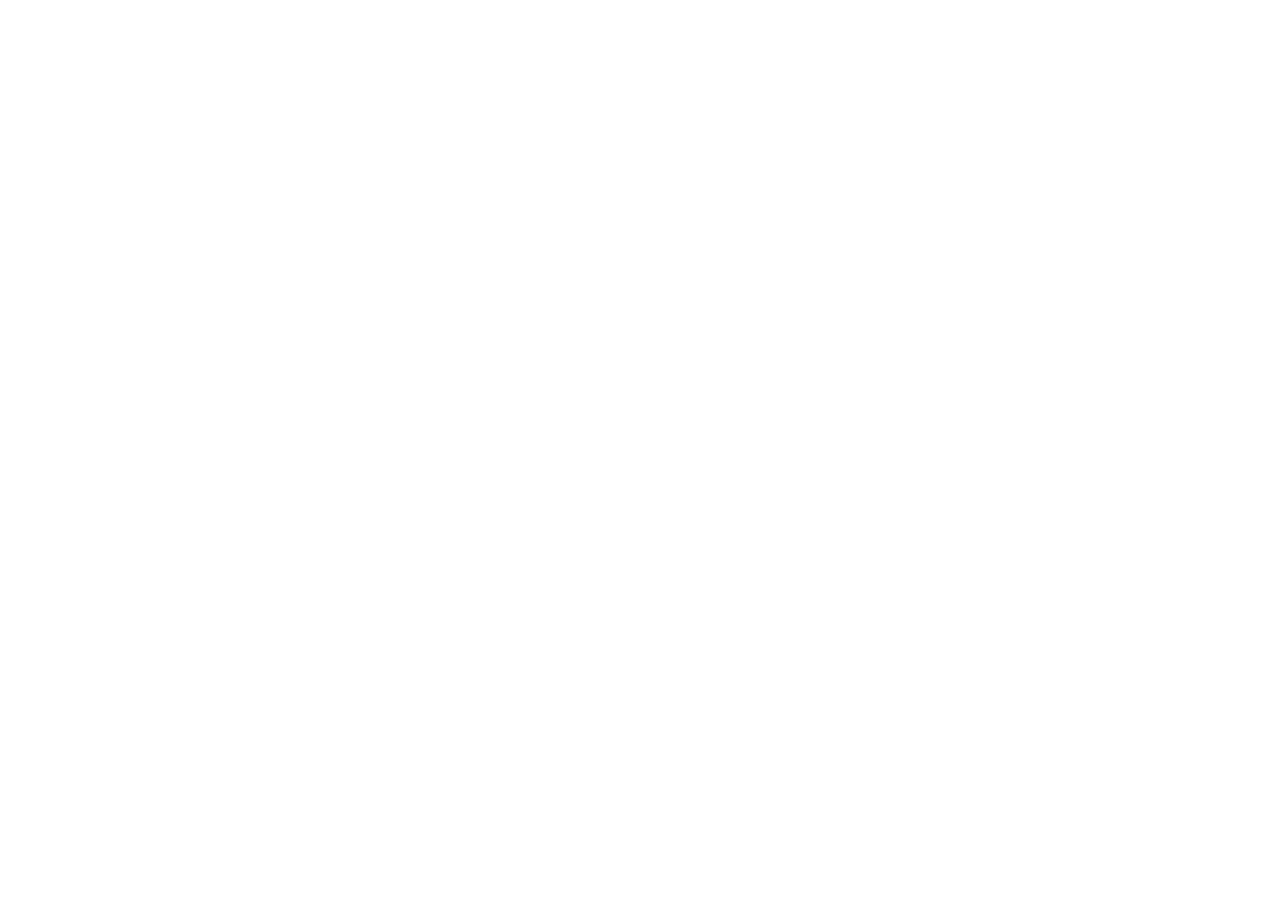
==== commit 8fb2be5c: "Forward visitors to tmpbizz.com/demo/scubashop The demo now lives at https://tmpbizz.com/demo/scubas" ====
--- a/index.html
+++ b/index.html
@@ -2,330 +2,14 @@
 <html lang="en">
 <head>
 <meta charset="utf-8">
+<title>The Scuba Shop — PADI 5-Star IDC in Mesa, Arizona</title>
+<link rel="canonical" href="https://tmpbizz.com/demo/scubashop/">
+<script>location.replace("https://tmpbizz.com/demo/scubashop/" + location.search + location.hash);</script>
+<meta http-equiv="refresh" content="0; url=https://tmpbizz.com/demo/scubashop/">
 <meta name="viewport" content="width=device-width, initial-scale=1">
-<title>The Scuba Shop — PADI 5-Star IDC in Mesa, Arizona</title>
-<meta name="description" content="Learn to dive in Mesa, Arizona. PADI 5-Star Instructor Development Center with an onsite heated pool, gear rental and service, and group dive trips since 2008.">
-<meta name="theme-color" content="#051419">
-<meta property="og:title" content="The Scuba Shop — PADI 5-Star IDC in Mesa, Arizona">
-<meta property="og:description" content="Learn to dive in Mesa, Arizona. PADI 5-Star Instructor Development Center with an onsite heated pool, gear rental and service, and group dive trips since 2008.">
-<meta property="og:image" content="images/hero.jpg">
-<link rel="icon" href="images/favicon.svg" type="image/svg+xml">
-<link rel="preconnect" href="https://fonts.googleapis.com">
-<link rel="preconnect" href="https://fonts.gstatic.com" crossorigin>
-<link href="https://fonts.googleapis.com/css2?family=Big+Shoulders+Display:wght@700;800;900&family=IBM+Plex+Mono:wght@400;500&family=IBM+Plex+Sans:ital,wght@0,400;0,500;0,600;1,400&family=Instrument+Serif:ital@0;1&family=Michroma&display=swap" rel="stylesheet">
-<link rel="stylesheet" href="css/site.css">
-<script>document.documentElement.classList.add("js")</script>
+<meta name="color-scheme" content="light dark">
 </head>
 <body>
-<a class="skip" href="#main">Skip to content</a>
-<header class="site-header">
-  <div class="wrap">
-    <a class="brand" href="index.html" aria-label="The Scuba Shop — home">
-      <svg class="flag" viewBox="0 0 46 32" aria-hidden="true"><rect width="46" height="32" fill="#e2362b"/><path d="M0 0h8l38 24v8h-8L0 8z" fill="#fff"/></svg>
-      <span class="brand-word" aria-hidden="true"><small>The</small><b>Scuba</b><small>Shop</small></span>
-    </a>
-    <nav class="nav" id="site-nav" aria-label="Main">
-      <a href="index.html" aria-current="page">Home</a>
-      <a href="courses.html">Courses</a>
-      <a href="gear.html">Gear &amp; Service</a>
-      <a href="trips.html">Trips</a>
-      <a href="about.html">About</a>
-      <a class="nav-cta" href="contact.html">Book a class</a>
-    </nav>
-    <a class="header-phone" href="tel:+14807059327">480.705.9327</a>
-    <button class="menu-btn" aria-controls="site-nav" aria-expanded="false" aria-label="Open menu"><span></span><span></span></button>
-  </div>
-</header>
-<main id="main">
-<section class="hero" aria-labelledby="hero-title">
-  <div class="hero-media"><img src="images/hero.jpg" alt="A diver descends through blue water beneath shafts of sunlight" data-parallax="0.18" fetchpriority="high"></div>
-  <canvas class="caustics" aria-hidden="true"></canvas>
-  <canvas class="bubbles" aria-hidden="true"></canvas>
-  <div class="wrap hero-inner">
-    <div class="hero-grid">
-      <div>
-        <p class="eyebrow light">PADI 5-Star IDC · Mesa, Arizona</p>
-        <h1 id="hero-title" class="display h-xl" style="margin-top:1.2rem">
-          <span class="line"><span style="--d:.1s">Learn</span></span>
-          <span class="line"><span style="--d:.22s">to dive.</span></span>
-          <span class="serif line"><span style="--d:.4s">Get your PADI certification, right here in the desert.</span></span>
-        </h1>
-        <p class="lede" data-reveal style="--d:.5s">If you’ve always wondered what lies beneath the surface, now’s the time to find out. Start the journey of a lifetime with the PADI Open Water Diver course.</p>
-        <div class="hero-actions" data-reveal style="--d:.6s">
-          <a class="btn" href="courses.html#open-water">Start now <svg class="arrow" viewBox="0 0 18 10" fill="none" stroke="currentColor" stroke-width="1.5" aria-hidden="true"><path d="M0 5h16M12 1l4 4-4 4"/></svg></a>
-          <a class="btn ghost" href="trips.html">Join us on a trip</a>
-        </div>
-      </div>
-      <aside class="hero-card" data-reveal style="--d:.75s" aria-label="Shop at a glance">
-        <span class="open-now" data-open-now>Mon–Fri 12–7 · Sat 9–5</span>
-        <dl>
-          <dt>Pool</dt><dd>Onsite indoor heated pool — we train year-round</dd>
-          <dt>Next try-dive</dt><dd>Discover Scuba, 1st &amp; 3rd Monday monthly · $75</dd>
-          <dt>Checkouts</dt><dd>Open water dives at Lake Pleasant, Sat–Sun</dd>
-        </dl>
-      </aside>
-    </div>
-  </div>
-  <div class="hero-scroll" aria-hidden="true">Descend<i></i></div>
-</section>
-
-<div class="marquee" aria-label="Highlights">
-  <div class="marquee-track">
-    <span>Onsite indoor heated pool</span><span>PADI 5-Star Instructor Development Center</span><span>Founded 2008</span><span>50+ years combined experience</span><span>Gear rental &amp; service</span><span>Trips to Cozumel, Galápagos, Bahamas &amp; Maldives</span>
-  </div>
-</div>
-
-<section class="section" aria-labelledby="about-title">
-  <span class="depth-tag" aria-hidden="true">— 010 FT</span>
-  <div class="wrap">
-    <div class="intro-grid">
-      <div class="intro-photo">
-        <figure data-reveal="clip"><img src="images/orig/c-openwater.jpg" alt="Two students practice skills with an instructor beside an underwater statue" loading="lazy"></figure>
-        <div class="stamp" aria-hidden="true">
-          <svg viewBox="0 0 150 150"><defs><path id="ring" d="M75 75m-58 0a58 58 0 1 1 116 0a58 58 0 1 1-116 0"/></defs><text font-family="IBM Plex Mono" font-size="10" letter-spacing="3.4" fill="#fff"><textPath href="#ring">PADI 5-STAR · INSTRUCTOR DEVELOPMENT CENTER ·</textPath></text></svg>
-          <div class="stamp-core"><b>5★</b><small>IDC</small></div>
-        </div>
-      </div>
-      <div>
-        <p class="eyebrow">The Scuba Shop</p>
-        <h2 id="about-title" class="display h-lg" style="margin:1rem 0 1.6rem">Quality training, safety — and most importantly, <span class="serif" style="color:var(--flag)">fun.</span></h2>
-        <p class="lede">We are proud to be a PADI 5-Star Instructor Development Center, offering a wide range of courses year-round, catering to:</p>
-        <ul class="checks">
-          <li>Beginners learning to scuba dive</li>
-          <li>Certified divers advancing their skills with specialty and advanced courses</li>
-          <li>Aspiring dive professionals pursuing Divemaster and Instructor certifications</li>
-        </ul>
-        <p class="muted">Courses are available in person (private option) or through PADI eLearning online for flexible learning. At The Scuba Shop, we provide a family-friendly, professional environment where your diving goals come first. Whether you're just starting or refining your skills, your underwater adventure starts here.</p>
-        <a class="textlink" href="about.html">Our story &amp; staff →</a>
-      </div>
-    </div>
-
-    <div class="pillars mt-3" role="list">
-      <div class="pillar" role="listitem" data-reveal style="--d:0s"><span class="num">01</span><h3>Training</h3><p>From your first breath in the pool to the Instructor Exam, taught by working instructors.</p></div>
-      <div class="pillar" role="listitem" data-reveal style="--d:.08s"><span class="num">02</span><h3>Service</h3><p>Regulator, BCD and tank service by our lead repair tech — plus air fills up to 3000psi and beyond.</p></div>
-      <div class="pillar" role="listitem" data-reveal style="--d:.16s"><span class="num">03</span><h3>Support</h3><p>Advice on gear, dive planning and travel from a team that dives together every month.</p></div>
-      <div class="pillar" role="listitem" data-reveal style="--d:.24s"><span class="num">04</span><h3>Sales</h3><p>Masks, fins, suits, computers and bags in the shop — with student discounts on your basics.</p></div>
-    </div>
-  </div>
-</section>
-
-<section class="section on-abyss" aria-labelledby="path-title" data-scroller>
-  <span class="depth-tag" aria-hidden="true">— 033 FT</span>
-  <div class="wrap profile">
-    <div class="section-head">
-      <div>
-        <p class="eyebrow">Popular courses</p>
-        <h2 id="path-title" class="display h-lg">Plot your<br>dive profile</h2>
-      </div>
-      <div>
-        <p class="muted" style="margin-bottom:1.4rem">Every diver starts in the shallows. Here’s the path most of our students take — from a ninety-minute try-dive to teaching the next generation.</p>
-        <div class="profile-controls">
-          <button class="round-btn" data-dir="-1" aria-label="Previous courses"><svg viewBox="0 0 20 12" fill="none" stroke="currentColor" stroke-width="1.5"><path d="M19 6H2M7 1L2 6l5 5"/></svg></button>
-          <button class="round-btn" data-dir="1" aria-label="Next courses"><svg viewBox="0 0 20 12" fill="none" stroke="currentColor" stroke-width="1.5"><path d="M1 6h17M13 1l5 5-5 5"/></svg></button>
-        </div>
-      </div>
-    </div>
-    <div class="profile-track">
-      <a class="stop" href="courses.html#discover-scuba">
-        <span class="stop-depth"><span>01 · Pool</span><span>12 FT</span></span>
-        <div class="stop-img"><img src="images/orig/c-discover.jpg" alt="First-time divers in the training pool" loading="lazy"></div>
-        <h3>Discover Scuba</h3>
-        <p>Ever wanted to dive? Now’s your chance — breathe underwater in a fun, pool-based session. No commitment needed.</p>
-        <span class="price"><span>$75 · 90 minutes</span><i>→</i></span>
-      </a>
-      <a class="stop" href="courses.html#open-water">
-        <span class="stop-depth"><span>02 · Certify</span><span>60 FT</span></span>
-        <div class="stop-img"><img src="images/orig/c-openwater.jpg" alt="Open Water students underwater with an instructor" loading="lazy"></div>
-        <h3>Open Water Diver</h3>
-        <p>Curious about what lies beneath the surface? eLearning, pool training at the shop, then four dives at Lake Pleasant.</p>
-        <span class="price"><span>$600 · 4 formats monthly</span><i>→</i></span>
-      </a>
-      <a class="stop" href="courses.html#advanced">
-        <span class="stop-depth"><span>03 · Explore</span><span>100 FT</span></span>
-        <div class="stop-img"><img src="images/orig/c-advanced.jpg" alt="Diver gliding over a reef" loading="lazy"></div>
-        <h3>Advanced Open Water</h3>
-        <p>Exploration, excitement, experiences. Five adventure dives — deep, navigation and three of your choosing.</p>
-        <span class="price"><span>$399 + rental gear</span><i>→</i></span>
-      </a>
-      <a class="stop" href="courses.html#rescue">
-        <span class="stop-depth"><span>04 · Prepare</span><span>100 FT</span></span>
-        <div class="stop-img"><img src="images/orig/c-rescue.jpg" alt="Rescue diver throwing a ring buoy" loading="lazy"></div>
-        <h3>Rescue Diver</h3>
-        <p>Challenging and rewarding. Learn to prevent and manage diving emergencies — and to look out for your buddies.</p>
-        <span class="price"><span>From $499</span><i>→</i></span>
-      </a>
-      <a class="stop" href="courses.html?level=specialty#catalog">
-        <span class="stop-depth"><span>05 · Specialise</span><span>110 FT</span></span>
-        <div class="stop-img"><img src="images/orig/c-specialties.jpg" alt="Diver with an underwater camera" loading="lazy"></div>
-        <h3>PADI Specialties</h3>
-        <p>Seventeen ways to go further — nitrox, dry suit, wreck, night, sidemount, photography and more.</p>
-        <span class="price"><span>17 specialties</span><i>→</i></span>
-      </a>
-      <a class="stop" href="courses.html#divemaster">
-        <span class="stop-depth"><span>06 · Lead</span><span>120 FT</span></span>
-        <div class="stop-img"><img src="images/orig/c-divemaster.jpg" alt="A group of divers wading out to a training dive" loading="lazy"></div>
-        <h3>PADI Divemaster</h3>
-        <p>Turn your passion into a career. Lead dives, assist instructors and join the PADI Tribe™.</p>
-        <span class="price"><span>Contact for booking</span><i>→</i></span>
-      </a>
-      <a class="stop" href="courses.html#idc">
-        <span class="stop-depth"><span>07 · Teach</span><span>130 FT</span></span>
-        <div class="stop-img"><img src="images/orig/c-idc.jpg" alt="Instructor candidates at the pool" loading="lazy"></div>
-        <h3>Instructor (IDC)</h3>
-        <p>Teach the ocean. Inspire the next diver. Your path to PADI Open Water Scuba Instructor.</p>
-        <span class="price"><span>Contact for booking</span><i>→</i></span>
-      </a>
-    </div>
-  </div>
-</section>
-
-<section class="split on-dark" aria-labelledby="pool-title">
-  <div class="split-media"><img src="images/pool.jpg" alt="Students and an instructor kneeling on the bottom of the heated training pool" data-parallax="0.12" loading="lazy"></div>
-  <div class="split-body">
-    <p class="eyebrow">Onsite indoor heated pool</p>
-    <h2 id="pool-title" class="display h-lg" style="margin:1rem 0 1.4rem">115° outside. <span class="serif" style="color:var(--lagoon)">Perfect</span> inside.</h2>
-    <p class="muted">Our center features a heated indoor pool for year-round training, so your Open Water class never waits on the weather. Pick the format that fits your week — new classes start every month.</p>
-    <ul class="schedule">
-      <li><b>2-Week Course</b><span>Mon/Wed or Tue/Thu · 6–10pm</span><small>Two evenings per week. Certification dives on a following weekend.</small></li>
-      <li><b>4-Day Accelerated</b><span>Thu/Fri 6–10pm + Sat</span><small>Sunday added if needed. Not suitable for ages 10–11.</small></li>
-      <li><b>eLearner Accelerated</b><span>Wed–Fri · 6–10pm</span><small>Finish the PADI eLearning at home first, then three nights in the pool.</small></li>
-    </ul>
-    <div class="row"><a class="btn" href="courses.html#open-water">Open Water details <svg class="arrow" viewBox="0 0 18 10" fill="none" stroke="currentColor" stroke-width="1.5" aria-hidden="true"><path d="M0 5h16M12 1l4 4-4 4"/></svg></a><a class="textlink" href="contact.html?interest=open-water">Ask about private classes</a></div>
-  </div>
-</section>
-
-<section class="section" aria-labelledby="trips-title">
-  <span class="depth-tag" aria-hidden="true">— 066 FT</span>
-  <div class="wrap">
-    <div class="section-head">
-      <div>
-        <p class="eyebrow">Join us on a dive trip</p>
-        <h2 id="trips-title" class="display h-lg">The logbook<br>is open</h2>
-      </div>
-      <p class="muted">From a four-hour drive to the Sea of Cortez to liveaboards in the Galápagos and Maldives — we travel as a shop, and we fill up fast.</p>
-    </div>
-    <div class="log">
-      <a class="log-row" href="trips.html#san-carlos"><span class="log-no">LOG 01</span><span class="log-name">San Carlos, Mexico</span><span class="log-meta"><em>Dates</em>Aug · Sept · Oct 2026</span><span class="log-meta"><em>From</em>$849 · 4 days, 3 nights</span><span class="badge sold">Sold out</span></a>
-      <a class="log-row" href="trips.html#cozumel"><span class="log-no">LOG 02</span><span class="log-name">Cozumel</span><span class="log-meta"><em>Dates</em>Nov 7–14, 2026</span><span class="log-meta"><em>From</em>$1,900 + airfare</span><span class="badge sold">Sold out</span></a>
-      <a class="log-row" href="trips.html#galapagos"><span class="log-no">LOG 03</span><span class="log-name">Galápagos</span><span class="log-meta"><em>Dates</em>May 22–29, 2027</span><span class="log-meta"><em>From</em>$7,000 · liveaboard</span><span class="badge sold">Waitlist</span></a>
-      <a class="log-row" href="trips.html#bahamas"><span class="log-no">LOG 04</span><span class="log-name">Bahamas</span><span class="log-meta"><em>Dates</em>Oct 30 – Nov 6, 2027</span><span class="log-meta"><em>From</em>$3,900 · up to 26 dives</span><span class="badge open">Booking</span></a>
-      <a class="log-row" href="trips.html#maldives"><span class="log-no">LOG 05</span><span class="log-name">Maldives</span><span class="log-meta"><em>Dates</em>Aug 27 – Sept 3, 2028</span><span class="log-meta"><em>From</em>$2,895 · Spirit of Maldives</span><span class="badge sold">Waitlist</span></a>
-    </div>
-    <div class="log-preview" aria-hidden="true">
-      <img src="images/trip-sancarlos.jpg" alt=""><img src="images/trip-cozumel.jpg" alt=""><img src="images/trip-galapagos.jpg" alt=""><img src="images/trip-bahamas.jpg" alt=""><img src="images/trip-maldives.jpg" alt="">
-    </div>
-    <div class="mt-2"><a class="btn ghost" href="trips.html">All trip details <svg class="arrow" viewBox="0 0 18 10" fill="none" stroke="currentColor" stroke-width="1.5" aria-hidden="true"><path d="M0 5h16M12 1l4 4-4 4"/></svg></a></div>
-  </div>
-</section>
-
-<section class="section on-sand" aria-labelledby="gallery-title">
-  <span class="depth-tag" aria-hidden="true">— 098 FT</span>
-  <div class="wrap">
-    <div class="section-head">
-      <div>
-        <p class="eyebrow">From the logbook</p>
-        <h2 id="gallery-title" class="display h-lg">Our divers,<br>out there</h2>
-      </div>
-      <p class="muted">Students, staff and trip regulars — photographed on training dives, trips and in the shop. Tap any frame to look closer.</p>
-    </div>
-    <div class="gallery" data-gallery>
-      <a class="w" href="images/orig/s-boat.jpg" data-caption="Giant stride off the boat"><img src="images/orig/s-boat.jpg" alt="Two divers taking a giant stride off a dive boat" loading="lazy"></a>
-      <a href="images/orig/s-photo.jpg" data-caption="Digital Underwater Photography"><img src="images/orig/s-photo.jpg" alt="Diver holding a camera rig beside coral" loading="lazy"></a>
-      <a href="images/orig/s-altitude.jpg" data-caption="Altitude diving, mountain lake"><img src="images/orig/s-altitude.jpg" alt="Diver over a clear mountain lake bed" loading="lazy"></a>
-      <a href="images/orig/s-navigator.jpg" data-caption="Underwater Navigator"><img src="images/orig/s-navigator.jpg" alt="Diver checking a compass" loading="lazy"></a>
-      <a href="images/orig/s-wreck.jpg" data-caption="Wreck Diver"><img src="images/orig/s-wreck.jpg" alt="Diver beside a sunken wreck" loading="lazy"></a>
-      <a class="w" href="images/orig/s-naturalist.jpg" data-caption="Underwater Naturalist — anemone &amp; clownfish"><img src="images/orig/s-naturalist.jpg" alt="Diver looking at clownfish in an anemone" loading="lazy"></a>
-      <a href="images/orig/s-night.jpg" data-caption="Night Diver"><img src="images/orig/s-night.jpg" alt="Diver with a torch at night" loading="lazy"></a>
-      <a href="images/orig/s-nitrox.jpg" data-caption="Enriched Air — analysing tanks"><img src="images/orig/s-nitrox.jpg" alt="Diver analysing nitrox tanks on a beach" loading="lazy"></a>
-      <a href="images/orig/s-ppb.jpg" data-caption="Peak Performance Buoyancy"><img src="images/orig/s-ppb.jpg" alt="Two divers hovering in blue water" loading="lazy"></a>
-      <a href="images/orig/galapagos-boat.jpg" data-caption="Galápagos liveaboard"><img src="images/orig/galapagos-boat.jpg" alt="White liveaboard dive vessel at anchor" loading="lazy"></a>
-    </div>
-  </div>
-</section>
-
-<section class="section on-abyss" aria-labelledby="visit-title">
-  <span class="depth-tag" aria-hidden="true">— 130 FT</span>
-  <div class="wrap visit">
-    <div>
-      <p class="eyebrow">Come see us</p>
-      <h2 id="visit-title" class="display h-lg" style="margin:1rem 0 1.4rem">1122 South<br>Greenfield</h2>
-      <span class="open-now" data-open-now>Mon–Fri 12–7 · Sat 9–5</span>
-      <table class="hours mt-2">
-        <caption class="sr-only">Opening hours</caption>
-        <tr data-day="1"><th scope="row">Monday</th><td>12pm – 7pm</td></tr>
-        <tr data-day="2"><th scope="row">Tuesday</th><td>12pm – 7pm</td></tr>
-        <tr data-day="3"><th scope="row">Wednesday</th><td>12pm – 7pm</td></tr>
-        <tr data-day="4"><th scope="row">Thursday</th><td>12pm – 7pm</td></tr>
-        <tr data-day="5"><th scope="row">Friday</th><td>12pm – 7pm</td></tr>
-        <tr data-day="6"><th scope="row">Saturday</th><td>9am – 5pm</td></tr>
-        <tr data-day="0"><th scope="row">Sunday</th><td>Closed</td></tr>
-      </table>
-      <div class="contact-lines">
-        <a href="tel:+14807059327"><span class="k">Call</span><span class="v">+1 480.705.9327</span></a>
-        <a href="mailto:divestaff@thescubashop.org"><span class="k">Email</span><span class="v" style="text-transform:none;font-size:clamp(1.3rem,2.2vw,1.8rem)">divestaff@thescubashop.org</span></a>
-      </div>
-    </div>
-    <div class="map-frame" data-reveal="clip">
-      <iframe title="Map to The Scuba Shop, 1122 South Greenfield Rd, Mesa AZ" loading="lazy" referrerpolicy="no-referrer-when-downgrade" src="https://maps.google.com/maps?q=1122%20S%20Greenfield%20Rd%2C%20Mesa%2C%20AZ%2085206&t=&z=14&ie=UTF8&iwloc=&output=embed"></iframe>
-      <div class="map-pin"><strong>The Scuba Shop</strong><br>1122 South Greenfield Rd, Mesa, AZ 85206<br><a class="textlink" style="margin-top:.5rem" href="https://www.google.com/maps/dir/?api=1&destination=1122+S+Greenfield+Rd+Mesa+AZ+85206" target="_blank" rel="noopener">Get directions →</a></div>
-    </div>
-  </div>
-</section>
-
-<section class="cta-band" aria-labelledby="cta-title">
-  <span class="flag-stripe" aria-hidden="true"></span>
-  <div class="wrap">
-    <h2 id="cta-title" class="display h-lg">Your underwater<br>adventure starts here.</h2>
-    <a class="btn" href="contact.html">Send an enquiry <svg class="arrow" viewBox="0 0 18 10" fill="none" stroke="currentColor" stroke-width="1.5" aria-hidden="true"><path d="M0 5h16M12 1l4 4-4 4"/></svg></a>
-  </div>
-</section>
-</main>
-<footer class="site-footer">
-  <div class="wrap">
-    <div class="footer-grid">
-      <div>
-        <a class="brand" href="index.html" aria-label="The Scuba Shop — home"><svg class="flag" viewBox="0 0 46 32" aria-hidden="true"><rect width="46" height="32" fill="#e2362b"/><path d="M0 0h8l38 24v8h-8L0 8z" fill="#fff"/></svg><span class="brand-word" aria-hidden="true"><small>The</small><b>Scuba</b><small>Shop</small></span></a>
-        <p class="mt-2" style="max-width:34ch">PADI 5-Star Instructor Development Center serving Arizona divers since 2008. Training, service, support and sales under one roof — with a heated pool out back.</p>
-        <div class="socials"><a href="https://www.facebook.com/thescubashopmesa/" target="_blank" rel="noopener" aria-label="Facebook"><svg viewBox="0 0 24 24" aria-hidden="true"><path d="M13.5 22v-8h2.7l.4-3.2h-3.1V8.8c0-.9.3-1.5 1.6-1.5h1.7V4.4c-.3 0-1.3-.1-2.4-.1-2.4 0-4 1.5-4 4.1v2.4H7.7V14h2.7v8z"/></svg></a><a href="https://instagram.com/thescubashop" target="_blank" rel="noopener" aria-label="Instagram"><svg viewBox="0 0 24 24" aria-hidden="true"><path d="M12 7.3a4.7 4.7 0 1 0 0 9.4 4.7 4.7 0 0 0 0-9.4zm0 7.7a3 3 0 1 1 0-6 3 3 0 0 1 0 6zm6-7.9a1.1 1.1 0 1 1-2.2 0 1.1 1.1 0 0 1 2.2 0zM21.9 8c-.1-1.6-.4-3-1.6-4.2S17.6 2.2 16 2.1C14.3 2 9.7 2 8 2.1 6.4 2.2 5 2.5 3.8 3.7S2.2 6.4 2.1 8C2 9.7 2 14.3 2.1 16c.1 1.6.4 3 1.6 4.2s2.6 1.5 4.2 1.6c1.7.1 6.3.1 8 0 1.6-.1 3-.4 4.2-1.6s1.5-2.6 1.6-4.2c.1-1.7.1-6.3 0-8zm-2.1 9.9a3.3 3.3 0 0 1-1.9 1.9c-1.3.5-4.3.4-5.9.4s-4.6.1-5.9-.4a3.3 3.3 0 0 1-1.9-1.9c-.5-1.3-.4-4.3-.4-5.9s-.1-4.6.4-5.9a3.3 3.3 0 0 1 1.9-1.9c1.3-.5 4.3-.4 5.9-.4s4.6-.1 5.9.4a3.3 3.3 0 0 1 1.9 1.9c.5 1.3.4 4.3.4 5.9s.1 4.6-.4 5.9z"/></svg></a><a href="https://www.youtube.com/channel/UCcgbNyA7Qnl041FCUGM3HfA" target="_blank" rel="noopener" aria-label="YouTube"><svg viewBox="0 0 24 24" aria-hidden="true"><path d="M23 7.2a3 3 0 0 0-2.1-2.1C19 4.6 12 4.6 12 4.6s-7 0-8.9.5A3 3 0 0 0 1 7.2C.5 9.1.5 12 .5 12s0 2.9.5 4.8a3 3 0 0 0 2.1 2.1c1.9.5 8.9.5 8.9.5s7 0 8.9-.5a3 3 0 0 0 2.1-2.1c.5-1.9.5-4.8.5-4.8s0-2.9-.5-4.8zM9.7 15V9l5.8 3z"/></svg></a></div>
-      </div>
-      <div>
-        <h4>Visit</h4>
-        <address>1122 South Greenfield Rd<br>Mesa, Arizona 85206</address>
-        <p class="mt-2" style="margin-bottom:0"><a href="tel:+14807059327">+1 480.705.9327</a><br><a href="mailto:divestaff@thescubashop.org">divestaff@thescubashop.org</a></p>
-      </div>
-      <div>
-        <h4>We are open</h4>
-        <ul>
-          <li>Monday–Friday &nbsp;12pm–7pm</li>
-          <li>Saturday &nbsp;9am–5pm</li>
-          <li>Sunday &nbsp;Closed</li>
-        </ul>
-        <h4 class="mt-2">Explore</h4>
-        <ul>
-          <li><a href="courses.html">PADI courses</a></li>
-          <li><a href="gear.html">Rentals &amp; service</a></li>
-          <li><a href="trips.html">Dive trips</a></li>
-          <li><a href="about.html#staff">Meet our staff</a></li>
-        </ul>
-      </div>
-      <div>
-        <h4>Newsletter sign up</h4>
-        <p style="font-size:.95rem">Class dates, trip openings and the odd lake report. No spam — we'd rather be diving.</p>
-        <form class="newsletter" novalidate>
-          <label class="sr-only" for="nl-email">Email address</label>
-          <input id="nl-email" type="email" placeholder="you@example.com" autocomplete="email">
-          <button type="submit">Join</button>
-        </form>
-        <p class="newsletter-msg" role="status"></p>
-      </div>
-    </div>
-    <div class="footer-word" aria-hidden="true">Dive Arizona</div>
-    <div class="footer-base">
-      <span>© <span data-year>2026</span> The Scuba Shop (AZ). PADI 5-Star IDC.</span>
-      <span class="credit">Concept redesign by madebywaku</span>
-    </div>
-  </div>
-</footer>
-<script src="js/site.js" defer></script>
+<p>This page has moved to <a href="https://tmpbizz.com/demo/scubashop/">tmpbizz.com/demo/scubashop</a>.</p>
 </body>
 </html>
